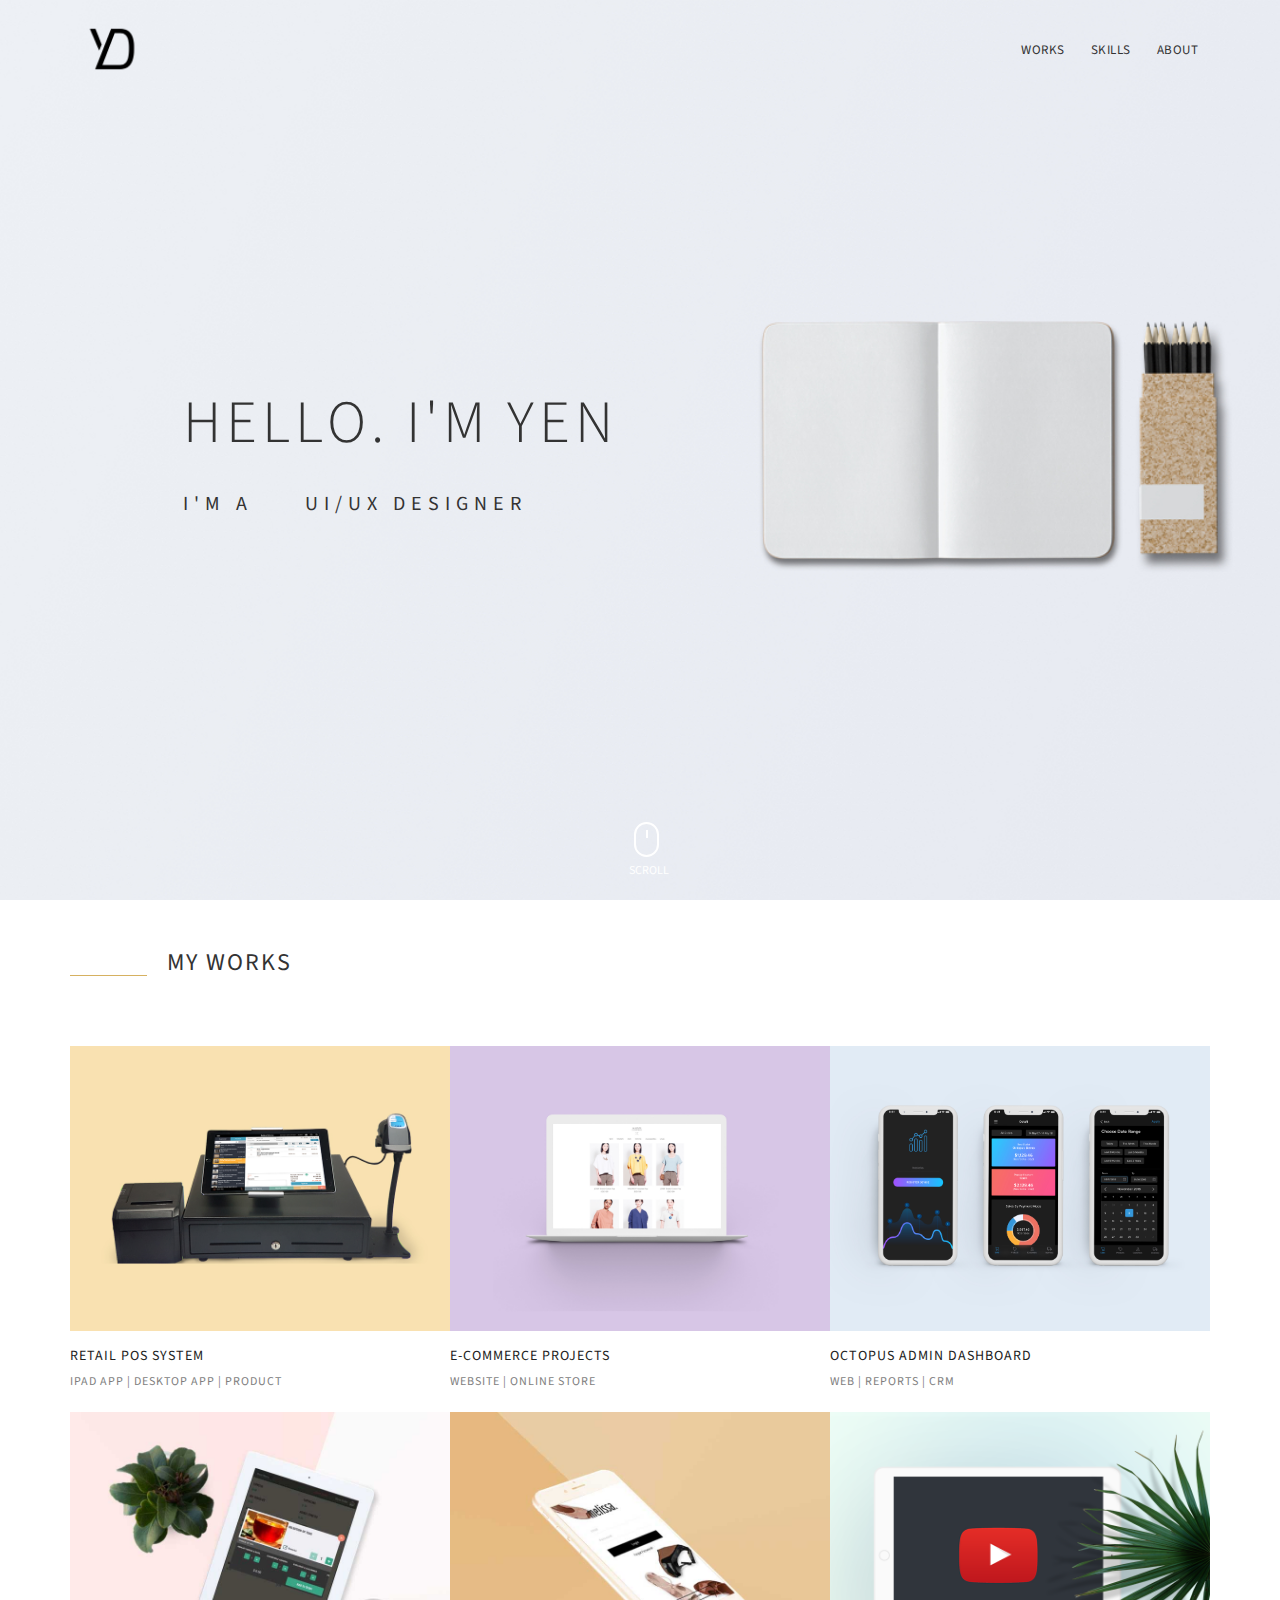
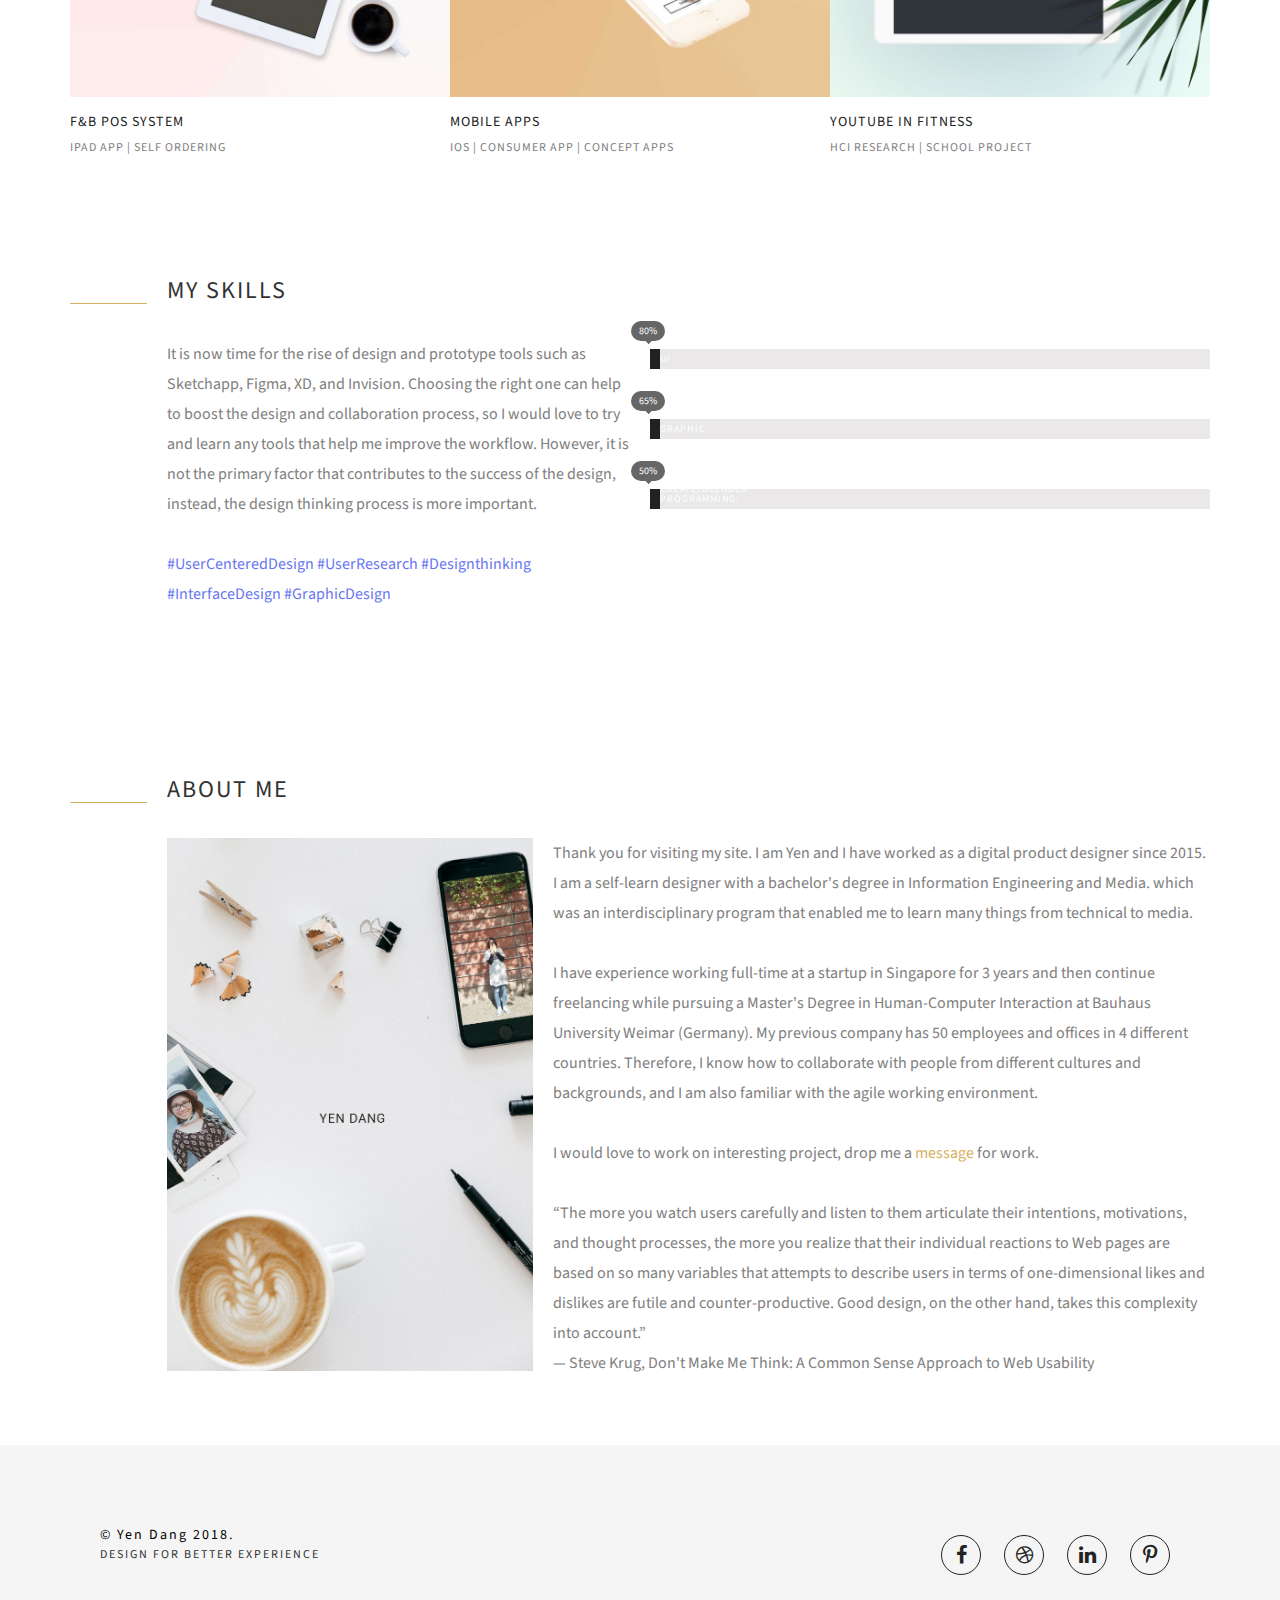
==== index.html @ 95c66225 "Init data" ====
<!DOCTYPE html>
<html>

<head>
    <meta charset="utf-8">
    <meta name="viewport" content="width=device-width, initial-scale=1.0, maximum-scale=1.0">
    <meta name="description" content="UI/UX designer">
    <meta name="author" content="Yen Dang">
    <!--favicon icon-->
    <link rel="icon" type="image/png" href="assets/img/favicon.png">
    <title>My Design Note</title>
    <!--common style-->
    <link href='http://fonts.googleapis.com/css?family=Abel|Source+Sans+Pro:400,300,300italic,400italic,600,600italic,700,700italic,900,900italic,200italic,200' rel='stylesheet' type='text/css'>
    <link href="https://maxcdn.bootstrapcdn.com/font-awesome/4.7.0/css/font-awesome.min.css" rel="stylesheet" integrity="sha384-wvfXpqpZZVQGK6TAh5PVlGOfQNHSoD2xbE+QkPxCAFlNEevoEH3Sl0sibVcOQVnN" crossorigin="anonymous">

    <!-- inject:css -->

    <link rel="stylesheet" href="assets/css/bootstrap.min.css">
    <link rel="stylesheet" href="assets/css/animate.css">
    <link rel="stylesheet" href="assets/css/elastic.css">
    <!-- just the icon -->
    <link rel="stylesheet" href="assets/css/linea-icon.css">
    <link rel="stylesheet" href="assets/css/magnific-popup.css">
    <link rel="stylesheet" href="assets/css/owl.carousel.css">
    <link rel="stylesheet" href="assets/css/owl.theme.css">
    <link rel="stylesheet" href="assets/css/font-awesome.min.css">
    <!-- style for skill bar -->
    <link rel="stylesheet" href="assets/css/shortcodes.css">
    <link rel="stylesheet" href="assets/css/style.css">
    <!-- change the text -->
    <link rel="stylesheet" href="assets/css/style_switching_text.css">
    <link rel="stylesheet" href="assets/css/default-theme.css">





</head>

<body>
    <!--  preloader start -->
    <div id="tb-preloader">
        <div class="tb-preloader-wave"></div>
    </div>
    <!-- preloader end -->
    <div class="wrapper">
        <!--header start-->
        <header id="top" class="l-header l-header_overlay">
            <div class="l-navbar l-navbar_expand l-navbar_t-light-trans js-navbar-sticky">
                <div class="container">
                    <nav class="menuzord js-primary-navigation" role="navigation" aria-label="Primary Navigation">
                        <!--logo start-->
                        <a href="#top" class="logo-brand smoothscroll" data-scroll>
                            <img class="retina" src="assets/img/logo.png" alt="Yen" style="height: 60px">
                        </a>
                        <!--logo end-->
                        <!--mega menu start-->
                        <ul class="menuzord-menu menuzord-right c-nav_s-standard">
                            <li ><a href="#works" class="smoothscroll" data-scroll>WORKS</a>
                            </li>
                            <li ><a href="#skills" class="smoothscroll" data-scroll>SKILLS</a>
                            </li>
                            <li><a href="#about" class="smoothscroll" data-scroll>ABOUT</a>
                            </li>

                        </ul>
                        <!--mega menu end-->
                    </nav>
                </div>
            </div>
        </header>
        <!--header end-->
        <!--hero section-->
        <div id="fullscreen-banner" class="full-banner vertical-align banner-06">
            <div class="container-mid">
                <div class="container">
                    <div class="row">
                        <div class="col-md-12 col-md-offset-1">
                            <div class="banner-title">
                                <h1 class="text-uppercase">Hello. I'm YEN</h1>
                                <br/>
                                <div class="text_switch_container">
                                  <h3 class="text_standing text-uppercase col-md-1 col-xs-1">
                                    I'm a
                                  </h3>

                                  <div class="text_switch_list col-md-11 col-xs-11">
                                    <h3 class="text_switch_item text-uppercase">UI/UX DESIGNER</h3>
                                    <h3 class="text_switch_item text-uppercase">PRODUCT DESIGNER</h3>
                                    <h3 class="text_switch_item text-uppercase">CREATIVE THINKER</h3>
                                    <h3 class="text_switch_item text-uppercase">PROBLEM SOLVERS</h3>
                                  </div>
                                </div>

                            </div>
                        </div>

                    </div>
                </div>
            </div>
            <!--scroll down-->
            <div class="banner-scroll">
                <a href="#works" class="smoothscroll" data-scroll>
                    <span class="scroll-down"></span>
                    scroll
                </a>
            </div>
            <!--scroll down-->
        </div>
        <!--hero section-->
        <!--body content start-->
        <section  class="body-content">

            <div class="container magazine-grid">

                <!-- start portfolio -->
                <div id="works" class="row">
                    <div class="col-md-12">
                        <div class="row" style="margin-top: 45px; margin-bottom: -15px">
                            <div class="col-md-1 col-xs-2">
                                <hr style="margin-top: 30px; border-top: 1px solid #d6b161">
                            </div>
                            <div class="col-md-11 col-xs-10">
                                <h3>MY WORKS</h3>
                            </div>
                        </div>
                        <div class="portfolio portfolio-with-title col-3 gutter- ">
                            <div class="portfolio-item cat1 cat3 ">
                                <div class="thumb">
                                    <img src="assets/img/c1.jpg" alt="">
                                    <div class="portfolio-hover">
                                        <div class="action-btn">
                                            <a href="works-retailpos.html"><i class="icon-basic_link"></i>
                                            </a>
                                        </div>
                                    </div>
                                </div>
                                <div class="portfolio-title">
                                    <h4><a href="works-retailpos.html" class="popup-link" title="lightbox view">RETAIL POS SYSTEM</h4>
                                    <p>iPad App | Desktop App | Product
                                    </p>
                                </div>
                            </div>
                            <div class="portfolio-item cat1 cat4">
                                <div class="thumb">
                                    <img src="assets/img/c2.jpg" alt="">
                                    <div class="portfolio-hover">
                                        <div class="action-btn">
                                            <a href="works-ecom.html"> <i class="icon-basic_link"></i>
                                            </a>
                                        </div>
                                    </div>
                                </div>
                                <div class="portfolio-title">
                                    <h4><a href="works-ecom.html">E-COMMERCE PROJECTS</a></h4>
                                    <p>Website | Online Store
                                    </p>
                                </div>
                            </div>
                            <div class="portfolio-item cat2 cat4">
                                <div class="thumb">
                                    <img src="assets/img/dashboard copy.jpg" alt="dashboard">
                                    <div class="portfolio-hover">
                                        <div class="action-btn">
                                            <a href="works-dashboard.html"> <i class="icon-basic_link"></i>
                                            </a>
                                        </div>
                                    </div>
                                </div>
                                <div class="portfolio-title">
                                    <h4><a href="works-dashboard.html">OCTOPUS ADMIN DASHBOARD</a></h4>
                                    <p>Web | Reports | CRM
                                    </p>
                                </div>
                            </div>


                            <div class="portfolio-item cat2 cat4">
                                <div class="thumb">
                                    <img src="assets/img/03.jpg" alt="">
                                    <div class="portfolio-hover">
                                        <div class="action-btn">
                                            <a href="works-foodpos.html"> <i class="icon-basic_link"></i>
                                            </a>
                                        </div>
                                    </div>
                                </div>
                                <div class="portfolio-title">
                                    <h4><a href="works-foodpos.html">F&B POS SYSTEM</a></h4>
                                    <p>iPad App | Self Ordering
                                    </p>
                                </div>
                            </div>
                            <div class="portfolio-item cat2 cat4">
                                <div class="thumb">
                                    <img src="assets/img/05.jpg" alt="">
                                    <div class="portfolio-hover">
                                        <div class="action-btn">
                                            <a href="works-mobile apps.html"> <i class="icon-basic_link"></i>
                                            </a>
                                        </div>
                                    </div>
                                </div>
                                <div class="portfolio-title">
                                    <h4><a href="portfolio-single.html">MOBILE APPS</a></h4>
                                    <p> IOS | CONSUMER APP | CONCEPT APPS
                                    </p>
                                </div>
                            </div>
                            <div class="portfolio-item cat3 ">
                                <div class="thumb">
                                    <img src="assets/img/youtube_research.png" alt="">
                                    <div class="portfolio-hover">
                                        <div class="action-btn">
                                            <a href="projects-fitness.html"> <i class="icon-basic_link"></i>
                                            </a>
                                        </div>
                                    </div>
                                </div>
                                <div class="portfolio-title">
                                    <h4><a href="projects-fitness.html">Youtube in Fitness</a></h4>
                                    <p>HCI RESEARCH | SCHOOL PROJECT  </p>
                                </div>
                            </div>

                        </div>
                    </div>
                </div>
                <!-- end portfolio -->

                <!-- My skills -->
                <div class="row" id="skills" style="margin-top: 45px;">
                    <div class="col-md-1 col-xs-2">
                        <hr style="margin-top: 30px; border-top: 1px solid #d6b161">
                    </div>
                    <div class="col-md-11 col-xs-10">
                        <h3>MY SKILLS</h3>
                    </div>
                </div>
                <div class="row m-bot-80">
                    <div class="col-md-5 col-md-offset-1">
                        <div class="">

                            <p>
                            It is now time for the rise of design and prototype tools such as Sketchapp, Figma, XD, and Invision. Choosing the right one can help to boost the design and collaboration process, so I would love to try and learn any tools that help me improve the workflow. However, it is not the primary factor that contributes to the success of the design, instead, the design thinking process is more important.
                              </p>

                        </div>
                        <div class="">
                          <p style="color: #6777F0">#UserCenteredDesign #UserResearch #Designthinking #InterfaceDesign #GraphicDesign</p>
                        </div>
                    </div>
                    <div class="col-md-6">
                        <!-- progress bar start -->
                        <div class="progress massive-progress">
                            <div class="progress-bar" role="progressbar" aria-valuenow="80" aria-valuemin="0" aria-valuemax="100">
                                UI design: Sketch/XD/Figma <span>80%</span>
                            </div>
                        </div>
                        <!-- progress bar end -->
                        <!-- progress bar start -->
                        <div class="progress massive-progress">
                            <div class="progress-bar" role="progressbar" aria-valuenow="65" aria-valuemin="0" aria-valuemax="100">
                                Graphic design: Photoshop/Illustrator/Pro Create/Blender   <span>65%</span>
                            </div>
                        </div>
                        <!-- progress bar end -->
                        <!-- progress bar start -->
                        <div class="progress massive-progress">
                            <div class="progress-bar" role="progressbar" aria-valuenow="50" aria-valuemin="0" aria-valuemax="100">
                                Programming: html/css/java <span>50% </span>
                            </div>
                        </div>

                        <!-- progress bar end -->

                    </div>
                </div>
                <!-- start about me  -->
                <div class="row" id="about" style="margin-top: 45px; margin-bottom: -15px">
                    <div class="col-md-1 col-xs-2">
                        <hr style="margin-top: 30px; border-top: 1px solid #d6b161">
                    </div>
                    <div class="col-md-11 col-xs-10">
                        <h3>ABOUT ME</h3>
                    </div>
                </div>
                <div class="row m-bot-30">
                    <div class="post-single">
                        <div class="col-md-4 col-md-offset-1">
                                <img src="assets/img/about-me.png" alt="" width="100%">

                        </div>
                        <div class="col-md-7">
                            <div class="">
                                <p>Thank you for visiting my site. I am Yen and I have worked as a digital product designer since 2015. I am a self-learn designer with a bachelor's degree in Information Engineering and Media.  which was an interdisciplinary program that enabled me to learn many things from technical to media.
                                </p>
                                <p>I have experience working full-time at a startup in Singapore for 3 years and then continue freelancing while pursuing a Master's Degree in Human-Computer Interaction at Bauhaus University Weimar (Germany). My previous company has 50 employees and offices in 4 different countries. Therefore, I know how to collaborate with people from different cultures and backgrounds, and I am also familiar with the agile working environment.</p>
                                <p>I would love to work on interesting project, drop me a <a href="https://www.linkedin.com/in/yendang-designer/">message</a> for work.</p>
                                <p>“The more you watch users carefully and listen to them articulate their intentions, motivations, and thought processes, the more you realize that their individual reactions to Web pages are based on so many variables that attempts to describe users in terms of one-dimensional likes and dislikes are futile and counter-productive. Good design, on the other hand, takes this complexity into account.” <br>
                                  ― Steve Krug, Don't Make Me Think: A Common Sense Approach to Web Usability</p>
                            </div>
                        </div>
                    </div>
                </div>
                <!-- end about me -->

        </section>
        <!--body content end-->

        <!--footer start -->
        <footer id="footer" class="gray footer-3">
            <div class="container ">
              <div class="col-md-6 col-md-push-6 col-xs-12">
                  <div class="social-link pull-right circle ">
                      <a href="https://www.facebook.com/yen.hoang.92167" target="_blank"><i class="fa fa-facebook"></i></a>
                      <a href="https://dribbble.com/yendang" target="_blank"><i class="fa fa-dribbble"></i></a>
                      <a href="https://www.linkedin.com/in/dang-yen-402babab/" target="_blank"><i class="fa fa-linkedin"></i></a>
                      <a href="https://www.pinterest.com/yenad/" target="_blank"><i class="fa fa-pinterest-p"></i></a>
                     <!--  <a href="#"><i class="fa fa-behance"></i></a> -->
                  </div>
              </div>
                <div class="col-md-6 col-md-pull-6 col-xs-12 mobile-align">
                    <div class="copyright">
                        &copy; Yen Dang 2018.
                    </div>
                    <div class="copyright-sub-title text-uppercase">
                        design for better experience
                    </div>
                </div>



            </div>
        </footer>
        <!--footer end-->
    </div>
    <!-- inject:js -->
    <script src="assets/js/jquery-1.10.2.min.js"></script>
    <script src="assets/js/jquery.easing.1.3.js"></script>
    <script src="assets/js/imagesloaded.js"></script>
    <script src="assets/js/jquery.isotope.js"></script>
    <script src="assets/js/scripts.js"></script>
    <!-- top menu -->
    <script src="assets/js/menuzord.js"></script>
    <!-- sticky navigation -->
    <script src="assets/js/jquery.sticky.min.js"></script>
    <!-- smooth scrolling -->
    <script src="assets/js/smooth.js"></script>
    <!-- skill sliding -->
    <script src="assets/js/visible.js"></script>
    <!-- endinject -->
</body>

</html>
---- assets/css/elastic.css ----
.ei-slider{
    position: relative;
    width: 100%;
    max-width: 1920px;
    height: 500px;
    margin: 0 auto;
}
.ei-slider-loading{
    width: 100%;
    height: 100%;
    position: absolute;
    top: 0px;
    left: 0px;
    z-index:999;
    background: rgba(0,0,0,0.9);
    color: #fff;
    text-align: center;
    line-height: 400px;
}
.ei-slider-large{
    height: 100%;
    width: 100%;
    position:relative;
    overflow: hidden;
    margin-bottom: 0;
    list-style: none;
}
.ei-slider-large li{
    position: absolute;
    top: 0px;
    left: 0px;
    overflow: hidden;
    height: 100%;
    width: 100%;
}
.ei-slider-large li img{
    width: 100%;
}
.ei-title{
    position: absolute;
    right: auto;
    top: 35%;
    /*max-width: 500px;*/
    left: 50%;
    text-align: center;
    margin-left: -250px;
}

.ei-title h2,
.ei-title h2.dark-txt {
    font-size: 60px;
    margin-bottom: 0;
    font-family: 'Source Sans Pro', sans-serif;
    font-weight: 300;
    letter-spacing: normal;
}

.ei-title h2, .ei-title h3,
.ei-title p{
    color: #fff;
}

.ei-title p{
    font-size: 18px;
}

.ei-title h2.dark-txt, .ei-title h3.dark-txt,
.ei-title p.dark-txt{
    color: #222;
}

.ei-slider-thumbs{
    height: 10px;
    margin: 0 auto;
    position: relative;
    padding: 0;
    margin-top: -10px;
    z-index: 12;
    list-style: none;
}
.ei-slider-thumbs li{
    position: relative;
    float: left;
    height: 100%;
    padding: 0 2px;
}
.ei-slider-thumbs li.ei-slider-element {
    top: 0px;
    left: 0px;
    position: absolute;
    height: 100%;
    z-index: 10;
    text-indent: -9000px;
    background: rgba(0,0,0,0.9);

}
.ei-slider-thumbs li a{
    display: block;
    text-indent: -9000px;
    background: rgba(0,0,0,.3);
    width: 100%;
    height: 100%;
    cursor: pointer;
    -webkit-transition: background 0.2s ease;
    -moz-transition: background 0.2s ease;
    -o-transition: background 0.2s ease;
    -ms-transition: background 0.2s ease;
    transition: background 0.2s ease;
}
.ei-slider-thumbs li a:hover {
    background-color: rgba(255,255,255,.2);
}
.ei-slider-thumbs li img{
    position: absolute;
    bottom: 50px;
    opacity: 0;
    z-index: 999;
    max-width: 100%;
    -webkit-transition: all 0.4s ease;
    -moz-transition: all 0.4s ease;
    -o-transition: all 0.4s ease;
    -ms-transition: all 0.4s ease;
    transition: all 0.4s ease;
    /*-webkit-box-reflect:*/
    /*below 0px -webkit-gradient(*/
            /*linear,*/
            /*left top,*/
            /*left bottom,*/
            /*from(transparent),*/
            /*color-stop(50%, transparent),*/
            /*to(rgba(255,255,255,0.3))*/
    /*);*/

    -ms-filter: "progid:DXImageTransform.Microsoft.Alpha(Opacity=0)";
}
.ei-slider-thumbs li:hover img{
    opacity: 1;
    bottom: 13px;
    -ms-filter: "progid:DXImageTransform.Microsoft.Alpha(Opacity=100)";
}
@media screen and (max-width: 830px) {
    .ei-title{
        position: absolute;
        right: 0px;
        margin-right: 0px;
        width: 100%;
        text-align: center;
        top: auto;
        bottom: 10px;
        /*background: #fff;*/
        /*background: rgba(255,255,255,0.9);*/
        padding: 5px 0;
    }
    .ei-title h2, .ei-title h3, .ei-title p{
        text-align: center;
    }
    .ei-title h2{
        font-size: 20px;
        line-height: 24px;
    }
    .ei-title h3{
        font-size: 30px;
        line-height: 40px;
    }

}
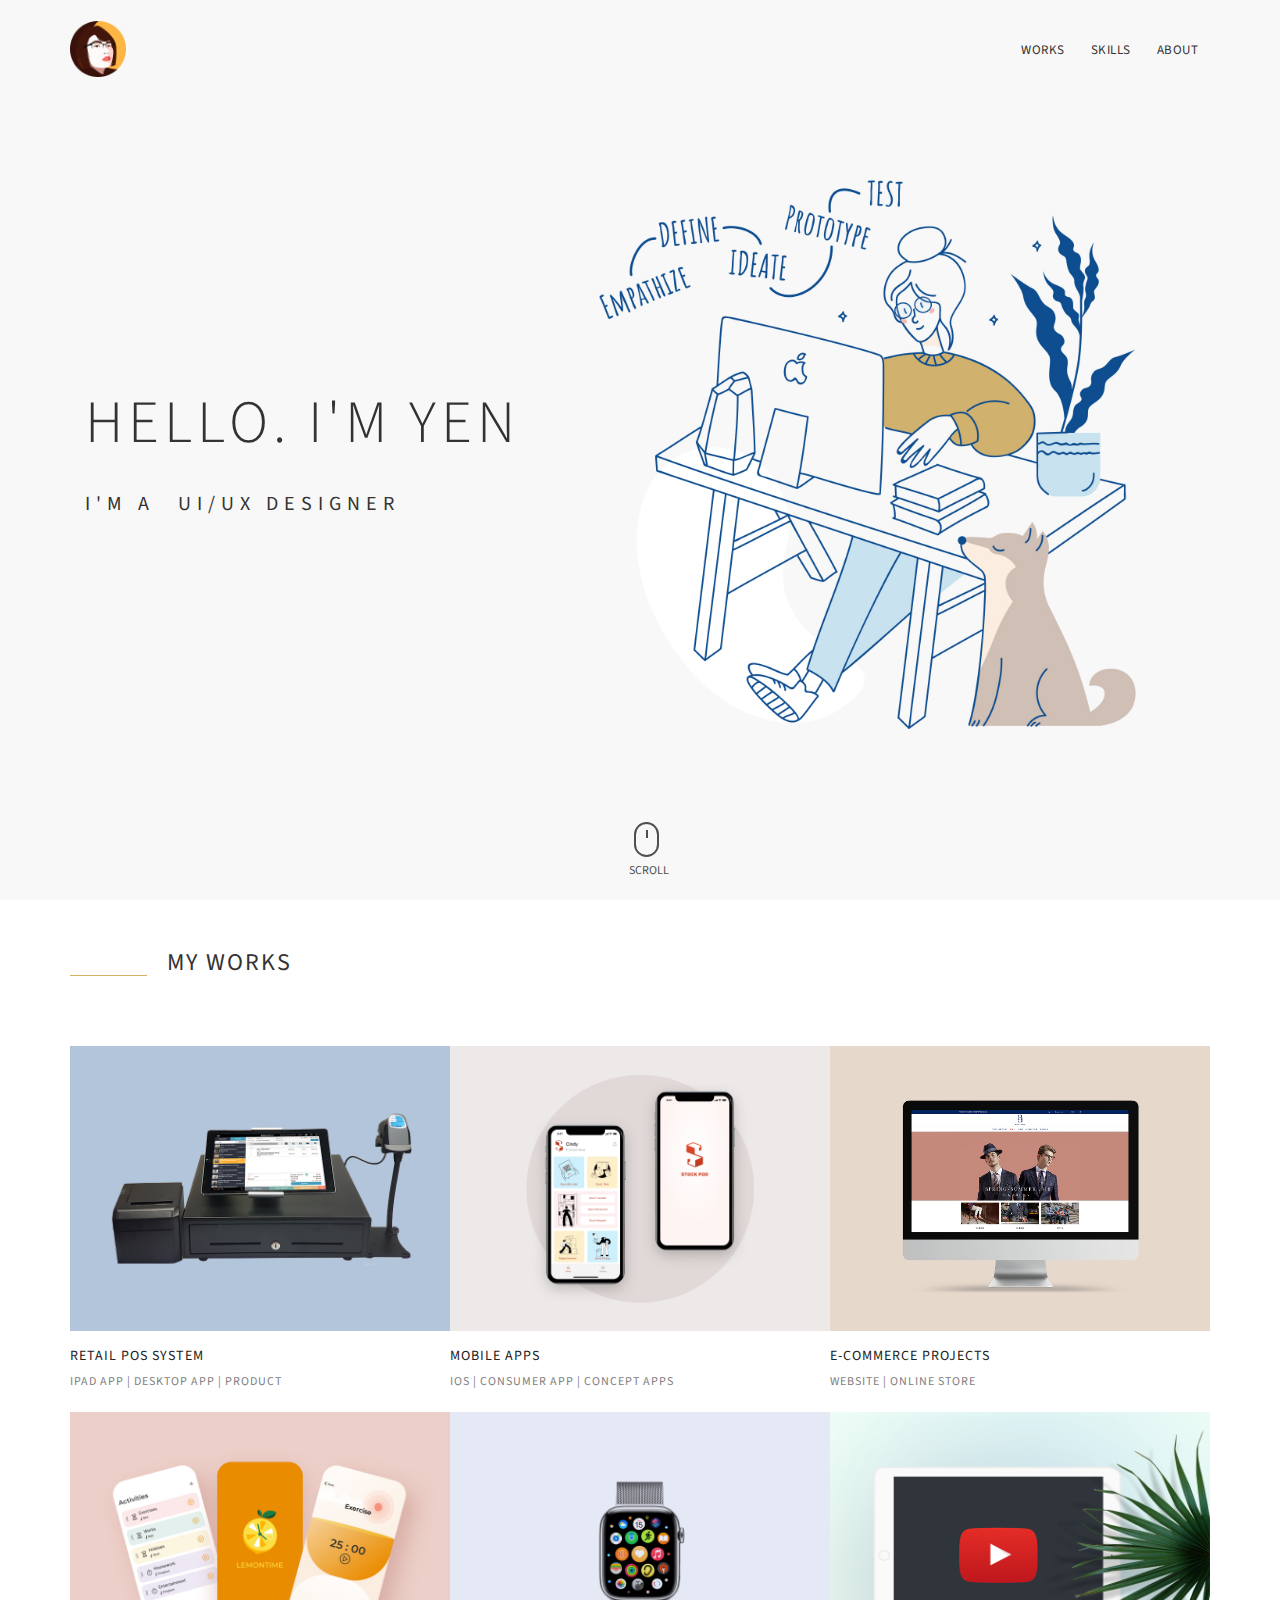
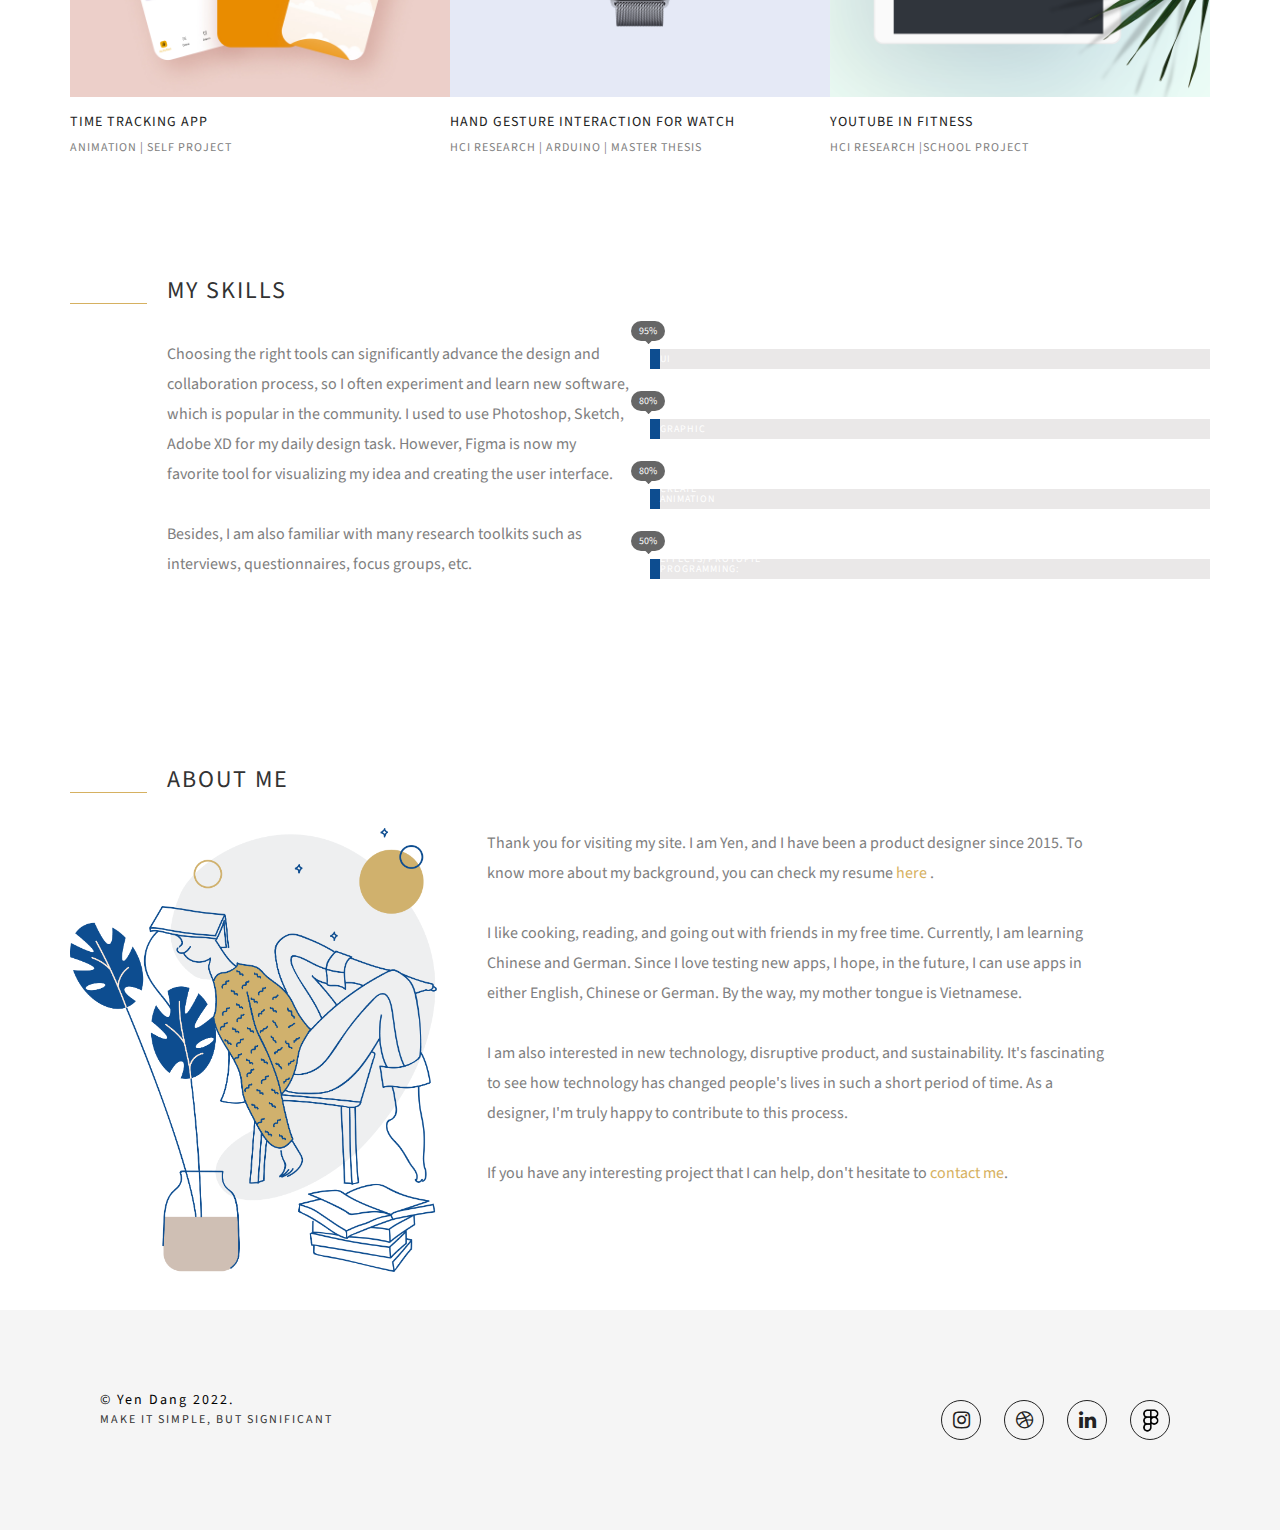
==== commit 6cb14041: "update" ====
--- a/index.html
+++ b/index.html
@@ -75,7 +75,7 @@
             <div class="container-mid">
                 <div class="container">
                     <div class="row">
-                        <div class="col-md-12 col-md-offset-1">
+                        <div class="col-md-12">
                             <div class="banner-title">
                                 <h1 class="text-uppercase">Hello. I'm YEN</h1>
                                 <br/>
@@ -126,34 +126,114 @@
                         </div>
                         <div class="portfolio portfolio-with-title col-3 gutter- ">
                             <div class="portfolio-item cat1 cat3 ">
-                                <div class="thumb">
-                                    <img src="assets/img/c1.jpg" alt="">
-                                    <div class="portfolio-hover">
-                                        <div class="action-btn">
-                                            <a href="works-retailpos.html"><i class="icon-basic_link"></i>
-                                            </a>
-                                        </div>
-                                    </div>
-                                </div>
-                                <div class="portfolio-title">
-                                    <h4><a href="works-retailpos.html" class="popup-link" title="lightbox view">RETAIL POS SYSTEM</h4>
-                                    <p>iPad App | Desktop App | Product
-                                    </p>
-                                </div>
-                            </div>
+                              <div class="thumb">
+                                  <img src="assets/img/c1.png" alt="">
+                                  <div class="portfolio-hover">
+                                      <div class="action-btn">
+                                          <a href="works-retailpos.html"><i class="icon-basic_link"></i>
+                                          </a>
+                                      </div>
+                                  </div>
+                              </div>
+                              <div class="portfolio-title">
+                                  <h4><a href="works-retailpos.html" class="popup-link" title="lightbox view">RETAIL POS SYSTEM</h4>
+                                  <p>iPad App | Desktop App | Product
+                                  </p>
+                              </div>
+                          </div>
+                            <div class="portfolio-item cat2 cat4">
+                              <div class="thumb">
+                                  <img src="assets/img/mobile app.png" alt="">
+                                  <div class="portfolio-hover">
+                                      <div class="action-btn">
+                                          <a href="works-mobile apps.html"> <i class="icon-basic_link"></i>
+                                          </a>
+                                      </div>
+                                  </div>
+                              </div>
+                              <div class="portfolio-title">
+                                  <h4><a href="portfolio-single.html">MOBILE APPS</a></h4>
+                                  <p> IOS | CONSUMER APP | CONCEPT APPS
+                                  </p>
+                              </div>
+                          </div>
                             <div class="portfolio-item cat1 cat4">
-                                <div class="thumb">
-                                    <img src="assets/img/c2.jpg" alt="">
-                                    <div class="portfolio-hover">
-                                        <div class="action-btn">
-                                            <a href="works-ecom.html"> <i class="icon-basic_link"></i>
-                                            </a>
-                                        </div>
-                                    </div>
-                                </div>
-                                <div class="portfolio-title">
-                                    <h4><a href="works-ecom.html">E-COMMERCE PROJECTS</a></h4>
-                                    <p>Website | Online Store
+                              <div class="thumb">
+                                  <img src="assets/img/e-commerce_web.jpg" alt="">
+                                  <div class="portfolio-hover">
+                                      <div class="action-btn">
+                                          <a href="works-ecom.html"> <i class="icon-basic_link"></i>
+                                          </a>
+                                      </div>
+                                  </div>
+                              </div>
+                              <div class="portfolio-title">
+                                  <h4><a href="works-ecom.html">E-COMMERCE PROJECTS</a></h4>
+                                  <p>Website | Online Store
+                                  </p>
+                              </div>
+                          </div>
+
+
+
+                            <div class="portfolio-item cat3 ">
+                                <div class="thumb">
+                                    <img src="assets/img/lemontime.jpg" alt="">
+                                    <div class="portfolio-hover">
+                                        <div class="action-btn">
+                                            <a href="works-lemontime.html"> <i class="icon-basic_link"></i>
+                                            </a>
+                                        </div>
+                                    </div>
+                                </div>
+                                <div class="portfolio-title">
+                                    <h4><a href="works-lemontime.html">Time Tracking App</a></h4>
+                                    <p>ANIMATION | SELF PROJECT  </p>
+                                </div>
+                            </div>
+                            <div class="portfolio-item cat3 ">
+                                <div class="thumb">
+                                    <img src="assets/img/thesis.png" alt="">
+                                    <div class="portfolio-hover">
+                                        <div class="action-btn">
+                                            <a href="thesis.html"> <i class="icon-basic_link"></i>
+                                            </a>
+                                        </div>
+                                    </div>
+                                </div>
+                                <div class="portfolio-title">
+                                    <h4><a href="thesis.html">Hand Gesture Interaction For Watch</a></h4>
+                                    <p>HCI RESEARCH | ARDUINO | MASTER THESIS  </p>
+                                </div>
+                            </div>
+                            <div class="portfolio-item cat3 ">
+                                <div class="thumb">
+                                    <img src="assets/img/youtube_research.png" alt="">
+                                    <div class="portfolio-hover">
+                                        <div class="action-btn">
+                                            <a href="projects-fitness.html"> <i class="icon-basic_link"></i>
+                                            </a>
+                                        </div>
+                                    </div>
+                                </div>
+                                <div class="portfolio-title">
+                                    <h4><a href="projects-fitness.html">Youtube in Fitness</a></h4>
+                                    <p>HCI RESEARCH  |SCHOOL PROJECT  </p>
+                                </div>
+                            </div>
+                            <!-- <div class="portfolio-item cat2 cat4">
+                                <div class="thumb">
+                                    <img src="assets/img/03.jpg" alt="">
+                                    <div class="portfolio-hover">
+                                        <div class="action-btn">
+                                            <a href="works-foodpos.html"> <i class="icon-basic_link"></i>
+                                            </a>
+                                        </div>
+                                    </div>
+                                </div>
+                                <div class="portfolio-title">
+                                    <h4><a href="works-foodpos.html">F&B POS SYSTEM</a></h4>
+                                    <p>iPad App | Self Ordering
                                     </p>
                                 </div>
                             </div>
@@ -172,56 +252,8 @@
                                     <p>Web | Reports | CRM
                                     </p>
                                 </div>
-                            </div>
-
-
-                            <div class="portfolio-item cat2 cat4">
-                                <div class="thumb">
-                                    <img src="assets/img/03.jpg" alt="">
-                                    <div class="portfolio-hover">
-                                        <div class="action-btn">
-                                            <a href="works-foodpos.html"> <i class="icon-basic_link"></i>
-                                            </a>
-                                        </div>
-                                    </div>
-                                </div>
-                                <div class="portfolio-title">
-                                    <h4><a href="works-foodpos.html">F&B POS SYSTEM</a></h4>
-                                    <p>iPad App | Self Ordering
-                                    </p>
-                                </div>
-                            </div>
-                            <div class="portfolio-item cat2 cat4">
-                                <div class="thumb">
-                                    <img src="assets/img/05.jpg" alt="">
-                                    <div class="portfolio-hover">
-                                        <div class="action-btn">
-                                            <a href="works-mobile apps.html"> <i class="icon-basic_link"></i>
-                                            </a>
-                                        </div>
-                                    </div>
-                                </div>
-                                <div class="portfolio-title">
-                                    <h4><a href="portfolio-single.html">MOBILE APPS</a></h4>
-                                    <p> IOS | CONSUMER APP | CONCEPT APPS
-                                    </p>
-                                </div>
-                            </div>
-                            <div class="portfolio-item cat3 ">
-                                <div class="thumb">
-                                    <img src="assets/img/youtube_research.png" alt="">
-                                    <div class="portfolio-hover">
-                                        <div class="action-btn">
-                                            <a href="projects-fitness.html"> <i class="icon-basic_link"></i>
-                                            </a>
-                                        </div>
-                                    </div>
-                                </div>
-                                <div class="portfolio-title">
-                                    <h4><a href="projects-fitness.html">Youtube in Fitness</a></h4>
-                                    <p>HCI RESEARCH | SCHOOL PROJECT  </p>
-                                </div>
-                            </div>
+                            </div> -->
+
 
                         </div>
                     </div>
@@ -242,33 +274,41 @@
                         <div class="">
 
                             <p>
-                            It is now time for the rise of design and prototype tools such as Sketchapp, Figma, XD, and Invision. Choosing the right one can help to boost the design and collaboration process, so I would love to try and learn any tools that help me improve the workflow. However, it is not the primary factor that contributes to the success of the design, instead, the design thinking process is more important.
-                              </p>
-
-                        </div>
-                        <div class="">
-                          <p style="color: #6777F0">#UserCenteredDesign #UserResearch #Designthinking #InterfaceDesign #GraphicDesign</p>
-                        </div>
+                            Choosing the right tools can significantly advance the design and collaboration process, so I often experiment and learn new software, which is popular in the community. I used to use Photoshop, Sketch, Adobe XD for my daily design task. However, Figma is now my favorite tool for visualizing my idea and creating the user interface.
+                            </p>
+                            <p>
+                              Besides, I am also familiar with many research toolkits such as interviews, questionnaires, focus groups, etc.
+                            </p>
+
+                        </div>
+
                     </div>
                     <div class="col-md-6">
                         <!-- progress bar start -->
                         <div class="progress massive-progress">
-                            <div class="progress-bar" role="progressbar" aria-valuenow="80" aria-valuemin="0" aria-valuemax="100">
-                                UI design: Sketch/XD/Figma <span>80%</span>
+                            <div class="progress-bar" role="progressbar" aria-valuenow="95" aria-valuemin="0" aria-valuemax="100">
+                                UI design: Sketch/XD/Figma <span>95%</span>
                             </div>
                         </div>
                         <!-- progress bar end -->
                         <!-- progress bar start -->
                         <div class="progress massive-progress">
-                            <div class="progress-bar" role="progressbar" aria-valuenow="65" aria-valuemin="0" aria-valuemax="100">
-                                Graphic design: Photoshop/Illustrator/Pro Create/Blender   <span>65%</span>
+                            <div class="progress-bar" role="progressbar" aria-valuenow="80" aria-valuemin="0" aria-valuemax="100">
+                                Graphic design: Photoshop/Illustrator/Pro Create   <span>80%</span>
+                            </div>
+                        </div>
+                        <!-- progress bar end -->
+                        <!-- progress bar start -->
+                        <div class="progress massive-progress">
+                            <div class="progress-bar" role="progressbar" aria-valuenow="60" aria-valuemin="0" aria-valuemax="100">
+                                Animation Prototype: After effects/Protopie   <span>80%</span>
                             </div>
                         </div>
                         <!-- progress bar end -->
                         <!-- progress bar start -->
                         <div class="progress massive-progress">
                             <div class="progress-bar" role="progressbar" aria-valuenow="50" aria-valuemin="0" aria-valuemax="100">
-                                Programming: html/css/java <span>50% </span>
+                                Programming: html/css <span>50% </span>
                             </div>
                         </div>
 
@@ -287,18 +327,21 @@
                 </div>
                 <div class="row m-bot-30">
                     <div class="post-single">
-                        <div class="col-md-4 col-md-offset-1">
+                        <div class="col-md-4 ">
                                 <img src="assets/img/about-me.png" alt="" width="100%">
 
                         </div>
                         <div class="col-md-7">
-                            <div class="">
-                                <p>Thank you for visiting my site. I am Yen and I have worked as a digital product designer since 2015. I am a self-learn designer with a bachelor's degree in Information Engineering and Media.  which was an interdisciplinary program that enabled me to learn many things from technical to media.
+                            <div style="padding-left: 30px">
+                                <p>Thank you for visiting my site. I am Yen, and I have been a product designer since 2015. To know more about my background, you can check my resume <a href="https://www.dropbox.com/s/7htqlwddbsz3rmd/resume_2022.pdf?dl=0">here</a> .
+
                                 </p>
-                                <p>I have experience working full-time at a startup in Singapore for 3 years and then continue freelancing while pursuing a Master's Degree in Human-Computer Interaction at Bauhaus University Weimar (Germany). My previous company has 50 employees and offices in 4 different countries. Therefore, I know how to collaborate with people from different cultures and backgrounds, and I am also familiar with the agile working environment.</p>
-                                <p>I would love to work on interesting project, drop me a <a href="https://www.linkedin.com/in/yendang-designer/">message</a> for work.</p>
-                                <p>“The more you watch users carefully and listen to them articulate their intentions, motivations, and thought processes, the more you realize that their individual reactions to Web pages are based on so many variables that attempts to describe users in terms of one-dimensional likes and dislikes are futile and counter-productive. Good design, on the other hand, takes this complexity into account.” <br>
-                                  ― Steve Krug, Don't Make Me Think: A Common Sense Approach to Web Usability</p>
+                                <p>I like cooking, reading, and going out with friends in my free time. Currently, I am learning Chinese and German. Since I love testing new apps, I hope, in the future, I can use apps in either English, Chinese or German. By the way, my mother tongue is Vietnamese. </p>
+                                <p>
+                                I am also interested in new technology, disruptive product, and sustainability. It's fascinating to see how technology has changed people's lives in such a short period of time. As a designer, I'm truly happy to contribute to this process. </p>
+                                <p>If you have any interesting project that I can help, don't hesitate to <a href="https://www.linkedin.com/in/yendang-designer/">contact me</a>. </p>
+                                <!-- <p>“The more you watch users carefully and listen to them articulate their intentions, motivations, and thought processes, the more you realize that their individual reactions to Web pages are based on so many variables that attempts to describe users in terms of one-dimensional likes and dislikes are futile and counter-productive. Good design, on the other hand, takes this complexity into account.” <br>
+                                  ― Steve Krug, Don't Make Me Think: A Common Sense Approach to Web Usability</p> -->
                             </div>
                         </div>
                     </div>
@@ -313,19 +356,20 @@
             <div class="container ">
               <div class="col-md-6 col-md-push-6 col-xs-12">
                   <div class="social-link pull-right circle ">
-                      <a href="https://www.facebook.com/yen.hoang.92167" target="_blank"><i class="fa fa-facebook"></i></a>
+                      <a href="https://www.instagram.com/mydesignnote/" target="_blank"><i class="fa fa-instagram"></i></a>
                       <a href="https://dribbble.com/yendang" target="_blank"><i class="fa fa-dribbble"></i></a>
                       <a href="https://www.linkedin.com/in/dang-yen-402babab/" target="_blank"><i class="fa fa-linkedin"></i></a>
-                      <a href="https://www.pinterest.com/yenad/" target="_blank"><i class="fa fa-pinterest-p"></i></a>
+                      <a href="https://www.figma.com/@mydesignnote" target="_blank"> <img style="width: 40px" src="assets/img/figma_logo.png" alt="">  </a>
+                      <!-- <a href="https://www.pinterest.com/yenad/" target="_blank"><i class="fa fa-pinterest-p"></i></a> -->
                      <!--  <a href="#"><i class="fa fa-behance"></i></a> -->
                   </div>
               </div>
                 <div class="col-md-6 col-md-pull-6 col-xs-12 mobile-align">
                     <div class="copyright">
-                        &copy; Yen Dang 2018.
+                        &copy; Yen Dang 2022.
                     </div>
                     <div class="copyright-sub-title text-uppercase">
-                        design for better experience
+                        MAKE IT SIMPLE, BUT SIGNIFICANT
                     </div>
                 </div>
 
--- a/assets/css/shortcodes.css
+++ b/assets/css/shortcodes.css
@@ -44,7 +44,7 @@
 }
 
 .page-title .breadcrumb.box {
-    margin-top: -20px; 
+    margin-top: -20px;
     padding: 15px;
     background: rgba(0, 0, 0, .5);
 }
@@ -86,7 +86,7 @@
 -----------------------------------------------------------------*/
 .page-title.no-bg {
     border-top: 1px solid #f5f5f5;
-    border-bottom: 1px solid #f5f5f5; 
+    border-bottom: 1px solid #f5f5f5;
     background: none;
 }
 
@@ -94,7 +94,7 @@
 	 background page title
 -----------------------------------------------------------------*/
 .page-title.background-title {
-    height: auto; 
+    height: auto;
     padding: 200px 0;
     background-image: url(../img/parallax/1.jpg);
     /*background-attachment: fixed;*/
@@ -107,7 +107,7 @@
 	 big background page title
 -----------------------------------------------------------------*/
 .page-title.banner-background {
-    height: 630px; 
+    height: 630px;
     padding: 200px 0;
     background-image: url(../img/about/02.jpg);
     /*background-attachment: fixed;*/
@@ -120,7 +120,7 @@
 	 parallax page title
 -----------------------------------------------------------------*/
 .page-title.parallax-title {
-    height: auto; 
+    height: auto;
     padding: 200px 0;
     background-image: url(../img/parallax/2.jpg);
     background-repeat: no-repeat;
@@ -133,7 +133,7 @@
 	 pattern page title
 -----------------------------------------------------------------*/
 .page-title.pattern-title {
-    height: auto; 
+    height: auto;
     background-image: url(../img/pattern.png);
     background-repeat: repeat;
 }
@@ -168,7 +168,7 @@
 }
 
 .page-title.page-title-right .breadcrumb {
-    right: auto; 
+    right: auto;
     left: 30px;
 }
 
@@ -194,14 +194,14 @@
 }
 
 .featured-item.border-box {
-    margin-bottom: -1px; 
+    margin-bottom: -1px;
     margin-left: -1px;
     padding: 50px;
     border: 1px solid #f2f2f2;
 }
 
 .featured-item.border-box:hover {
-    color: #7e7e7e; 
+    color: #7e7e7e;
     border: 1px solid transparent;
     background: #222;
 }
@@ -221,7 +221,7 @@
 }
 
 .feature-box-grid {
-    padding-right: 15px; 
+    padding-right: 15px;
     padding-left: 15px;
 }
 
@@ -273,7 +273,7 @@
 .feature-box-grid .col-xs-7,
 .feature-box-grid .col-xs-8,
 .feature-box-grid .col-xs-9 {
-    padding-right: 0; 
+    padding-right: 0;
     padding-left: 0;
 }
 
@@ -282,7 +282,7 @@
 -----------------------------------------------------------------*/
 .feature-parallax {
     background-image: url("../img/parallax/2.jpg");
-    background-repeat: no-repeat; 
+    background-repeat: no-repeat;
     background-attachment: fixed;
     background-size: cover;
 }
@@ -298,7 +298,7 @@
 }
 
 .featured-item .bottom-border i {
-    display: inline-block; 
+    display: inline-block;
     padding-bottom: 30px;
     border-bottom: 2px solid;
 }
@@ -314,7 +314,7 @@
 .featured-item.feature-outline .icon {
     position: absolute;
     top: 0;
-    left: 0; 
+    left: 0;
     display: block;
 }
 
@@ -343,7 +343,7 @@
     text-align: center;
     border-radius: 4px;
     background: #222;
-    box-shadow: 0 0 0 10px #fff; 
+    box-shadow: 0 0 0 10px #fff;
     line-height: 60px;
 }
 
@@ -354,7 +354,7 @@
 }
 
 .feature-border-box .title {
-    display: inline-block; 
+    display: inline-block;
     margin-top: 30px;
 }
 
@@ -363,7 +363,7 @@
 -----------------------------------------------------------------*/
 .feature-bg-box {
     position: relative;
-    margin-bottom: 100px; 
+    margin-bottom: 100px;
     padding: 30px;
     border-radius: 4px;
 }
@@ -388,7 +388,7 @@
     text-align: center;
     border-radius: 50%;
     background: #fff;
-    box-shadow: 0 0 0 5px #f6f6f6; 
+    box-shadow: 0 0 0 5px #f6f6f6;
     line-height: 80px;
 }
 
@@ -399,7 +399,7 @@
 }
 
 .feature-bg-box .title {
-    display: inline-block; 
+    display: inline-block;
     margin-top: 40px;
 }
 
@@ -415,7 +415,7 @@
 }
 
 .featured-box .one-third .featured-item {
-    min-height: 360px; 
+    min-height: 360px;
     padding: 15% 20%;
 }
 
@@ -456,7 +456,7 @@
 .featured-item.feature-outline.right .icon {
     position: absolute;
     top: 0;
-    right: 0; 
+    right: 0;
     display: block;
 }
 
@@ -465,7 +465,7 @@
 -------------------------------------------------------------------*/
 .accordion > dt {
     margin-bottom: 10px;
-    letter-spacing: .2em; 
+    letter-spacing: .2em;
     text-transform: uppercase;
     font-size: 14px;
     font-weight: 400;
@@ -481,7 +481,7 @@
     padding: 14px 20px;
     text-decoration: none;
     /*font-family: 'Abel', sans-serif;*/
-    letter-spacing: 2px; 
+    letter-spacing: 2px;
     color: #222;
     border: 1px solid #e8e8e8;
     background: #e8e8e8;
@@ -493,7 +493,7 @@
 
 .accordion > dt > a:hover,
 .accordion > dt > a.active {
-    cursor: pointer; 
+    cursor: pointer;
     color: #fff;
     border-color: #222;
     background: #222;
@@ -517,7 +517,7 @@
     font-variant: normal;
     line-height: 15px;
 
-    -webkit-font-smoothing: antialiased; 
+    -webkit-font-smoothing: antialiased;
     speak: none;
 }
 
@@ -534,7 +534,7 @@
 .accordion > dd {
     margin-bottom: 10px;
     padding: 10px 20px 20px;
-    color: #777; 
+    color: #777;
     font-size: 14px;
     line-height: 1.8;
 }
@@ -556,7 +556,7 @@
 
 dl.accordion.time-line:before {
     position: absolute;
-    z-index: 0; 
+    z-index: 0;
     top: 25px;
     bottom: 10px;
     left: 15px;
@@ -567,7 +567,7 @@
 .accordion.time-line > dd {
     margin-bottom: 10px;
     padding: 10px 20px 20px 40px;
-    color: #777; 
+    color: #777;
     font-size: 14px;
     line-height: 1.8;
 }
@@ -579,7 +579,7 @@
     width: 30px;
     height: 30px;
     margin-top: -15px;
-    padding-left: 3px; 
+    padding-left: 3px;
     content: "\e648";
     text-align: center;
     text-transform: none;
@@ -608,7 +608,7 @@
     padding: 14px 20px 14px 40px;
     text-decoration: none;
     /*font-family: 'Abel', sans-serif;*/
-    letter-spacing: 2px; 
+    letter-spacing: 2px;
     color: #222;
     border: none;
 }
@@ -623,7 +623,7 @@
 -------------------------------------------------------------------*/
 .toggle > dt {
     margin-bottom: 10px;
-    letter-spacing: .2em; 
+    letter-spacing: .2em;
     text-transform: uppercase;
     font-size: 13px;
     font-weight: 400;
@@ -635,7 +635,7 @@
     padding: 14px 20px;
     text-decoration: none;
     /*font-family: 'Abel', sans-serif;*/
-    letter-spacing: 3px; 
+    letter-spacing: 3px;
     color: #222;
     border: 1px solid #e8e8e8;
     background: #e8e8e8;
@@ -651,7 +651,7 @@
 
 .toggle > dt > a:hover,
 .toggle > dt > a.active {
-    cursor: pointer; 
+    cursor: pointer;
     color: #fff;
     border-color: #222;
     background: #222;
@@ -675,7 +675,7 @@
     font-variant: normal;
     line-height: 15px;
 
-    -webkit-font-smoothing: antialiased; 
+    -webkit-font-smoothing: antialiased;
     speak: none;
 }
 
@@ -692,7 +692,7 @@
 .toggle > dd {
     margin-bottom: 10px;
     padding: 10px 20px 20px;
-    color: #777; 
+    color: #777;
     font-size: 14px;
     line-height: 1.8;
 }
@@ -707,7 +707,7 @@
 dl.toggle.time-line:before {
     position: absolute;
     /*width: 1px;*/
-    z-index: 0; 
+    z-index: 0;
     top: 25px;
     bottom: 10px;
     left: 15px;
@@ -719,7 +719,7 @@
 .toggle.time-line > dd {
     margin-bottom: 10px;
     padding: 10px 20px 20px 40px;
-    color: #777; 
+    color: #777;
     font-size: 14px;
     line-height: 1.8;
 }
@@ -731,7 +731,7 @@
     width: 30px;
     height: 30px;
     margin-top: -15px;
-    padding-left: 3px; 
+    padding-left: 3px;
     content: "\e648";
     text-align: center;
     text-transform: none;
@@ -760,7 +760,7 @@
     padding: 14px 20px 14px 40px;
     text-decoration: none;
     /*font-family: 'Abel', sans-serif;*/
-    letter-spacing: 3px; 
+    letter-spacing: 3px;
     color: #222;
     border: none;
 }
@@ -777,7 +777,7 @@
 .nav-tabs.nav-justified > li > a {
     margin-right: -1px;
     /*font-family: 'Abel', sans-serif;*/
-    letter-spacing: 1px; 
+    letter-spacing: 1px;
     text-transform: uppercase;
     color: #434343;
     border: 1px solid #eee;
@@ -793,7 +793,7 @@
 .nav-tabs.nav-justified > .active > a:hover {
     cursor: default;
     border: 1px solid #eee;
-    border-bottom-color: transparent; 
+    border-bottom-color: transparent;
     background-color: #fff;
 }
 
@@ -832,7 +832,7 @@
 
 /*border tabs*/
 .border-tabs .panel-body {
-    margin-top: -1px; 
+    margin-top: -1px;
     padding: 30px;
     border: 1px solid #eee;
 }
@@ -844,7 +844,7 @@
 }
 
 .round-tabs .nav-pills > li > a {
-    color: #434343; 
+    color: #434343;
     border: 1px solid #eaeaea;
     border-radius: 30px;
 }
@@ -875,7 +875,7 @@
 }
 
 .square-tabs .nav-pills > li > a {
-    color: #434343; 
+    color: #434343;
     border: 1px solid #eaeaea;
     border-radius: 0;
 }
@@ -883,7 +883,7 @@
 /**/
 .tab-parallax {
     background-image: url("../img/pattern-2.png");
-    background-repeat: repeat; 
+    background-repeat: repeat;
     /*background-size: cover;*/
     background-attachment: fixed;
 }
@@ -913,7 +913,7 @@
 .icon-box-tabs .nav-pills > li > a {
     position: relative;
     -webkit-transition: all .3s ease;
-            transition: all .3s ease; 
+            transition: all .3s ease;
     color: #434343;
     border-radius: 0;
     background: rgba(34, 34, 34, .05);
@@ -928,7 +928,7 @@
     margin-left: -10px;
     content: "";
     -webkit-transition: all .3s ease;
-            transition: all .3s ease; 
+            transition: all .3s ease;
     opacity: 0;
     border-width: 10px 10px 0 10px;
     border-style: solid;
@@ -968,7 +968,7 @@
 .line-tab .nav-tabs.nav-justified > .active > a,
 .line-tab .nav-tabs.nav-justified > .active > a:focus,
 .line-tab .nav-tabs.nav-justified > .active > a:hover {
-    border-top: 1px solid transparent; 
+    border-top: 1px solid transparent;
     border-right: 1px solid transparent;
     border-bottom: 1px solid #333 !important;
     border-left: 1px solid transparent;
@@ -980,7 +980,7 @@
 
 /**/
 .icon-tabs .nav-pills > li > a {
-    border: none; 
+    border: none;
     border-radius: 0;
 }
 
@@ -1004,7 +1004,7 @@
 }
 
 .icon-tabs li i {
-    display: block; 
+    display: block;
     margin-bottom: 10px;
     font-size: 55px;
 }
@@ -1025,7 +1025,7 @@
     background-image: url("../img/parallax/13.jpg");
     background-repeat: no-repeat;
     background-attachment: fixed;
-    background-position: 50% 50%; 
+    background-position: 50% 50%;
     background-size: cover;
 }
 
@@ -1034,7 +1034,7 @@
 -------------------------------------------------------------------*/
 .promo-box {
     display: block;
-    width: 100%; 
+    width: 100%;
     padding: 40px;
 }
 
@@ -1052,7 +1052,7 @@
 .promo-box h5,
 .promo-box h6 {
     margin-bottom: 0;
-    letter-spacing: 1px; 
+    letter-spacing: 1px;
     text-transform: uppercase;
 }
 
@@ -1077,7 +1077,7 @@
 .promo-info h4 span,
 .promo-info h5 span,
 .promo-info h6 span {
-    display: inline; 
+    display: inline;
     margin-top: 0;
 }
 
@@ -1116,7 +1116,7 @@
 }
 
 .text-center .promo-info span {
-    width: 100%; 
+    width: 100%;
     margin-bottom: 20px;
 }
 
@@ -1138,7 +1138,7 @@
 }
 
 .promo-pattern {
-    height: auto; 
+    height: auto;
     background-image: url(../img/pattern.png);
     background-repeat: repeat;
 }
@@ -1181,7 +1181,7 @@
     margin-right: 20px;
     /*font-family: 'Abel', sans-serif;*/
     letter-spacing: 1px;
-    text-transform: uppercase; 
+    text-transform: uppercase;
     border-radius: 0;
 }
 
@@ -1208,7 +1208,7 @@
 }
 
 .btn-dark-solid {
-    color: #fff; 
+    color: #fff;
     background: #222;
 }
 
@@ -1221,43 +1221,43 @@
 
 .btn-theme-color:hover,
 .btn-theme-color:focus {
-    color: #fff; 
+    color: #fff;
     background: #000;
 }
 
 .btn-theme-color.light-hover:hover,
 .btn-theme-color.light-hover:focus {
-    color: #222 !important; 
+    color: #222 !important;
     background: #fff !important;
 }
 
 .btn-dark-solid.btn-transparent {
-    color: #222; 
+    color: #222;
     background: rgba(0, 0, 0, .1);
 }
 
 /*dark border button*/
 .btn-dark-border {
-    color: #222; 
+    color: #222;
     border: 1px solid #222;
     background: transparent;
 }
 
 .btn-dark-border.btn-transparent {
-    color: #222; 
+    color: #222;
     border: 1px solid rgba(0, 0, 0, .15);
     background: transparent;
 }
 
 .btn-dark-border:hover {
-    color: #fff; 
+    color: #fff;
     border: 1px solid #222;
     background: #222;
 }
 
 /*light*/
 .btn-light-solid {
-    color: #222; 
+    color: #222;
     background: #fff;
 }
 
@@ -1267,31 +1267,31 @@
 }
 
 .btn-light-solid.btn-transparent {
-    color: #fff; 
+    color: #fff;
     background: rgba(255, 255, 255, .2);
 }
 
 .btn-dark-solid:hover.btn-transparent:hover {
-    color: #fff !important; 
+    color: #fff !important;
     background: #222;
 }
 
 /*light border button*/
 .btn-light-border {
-    color: #fff; 
+    color: #fff;
     border: 1px solid #fff;
     background: transparent;
 }
 
 .btn-light-border.btn-transparent {
-    color: #fff; 
+    color: #fff;
     border: 1px solid rgba(255, 255, 255, .15);
     background: transparent;
 }
 
 .btn-light-border:hover,
 .btn-light-border:focus {
-    color: #222 !important; 
+    color: #222 !important;
     border: 1px solid #fff;
     background: #fff;
 }
@@ -1305,7 +1305,7 @@
 }
 
 .fun-factor .icon i {
-    color: #222; 
+    color: #222;
     font-size: 36px;
 }
 
@@ -1344,7 +1344,7 @@
     content: "";
     -webkit-transform: rotate(30deg);
         -ms-transform: rotate(30deg);
-            transform: rotate(30deg); 
+            transform: rotate(30deg);
     background: rgba(0, 0, 0, .2);
 }
 
@@ -1353,7 +1353,7 @@
     background-image: url(../img/parallax/2.jpg);
     background-repeat: repeat;
     background-attachment: fixed;
-    background-position: center; 
+    background-position: center;
     background-size: cover;
 }
 
@@ -1469,7 +1469,7 @@
 .gray-border-factor .col-xs-7,
 .gray-border-factor .col-xs-8,
 .gray-border-factor .col-xs-9 {
-    padding-right: 0; 
+    padding-right: 0;
     padding-left: 0;
 }
 
@@ -1545,7 +1545,7 @@
 .post-grid .col-xs-7,
 .post-grid .col-xs-8,
 .post-grid .col-xs-9 {
-    padding-right: 0; 
+    padding-right: 0;
     padding-left: 0;
 }
 
@@ -1580,7 +1580,7 @@
     position: absolute;
     left: 50%;
     display: block;
-    width: 15px; 
+    width: 15px;
     height: 14px;
     margin-left: -7px;
     content: "";
@@ -1597,12 +1597,12 @@
 }
 
 .post-single .post-desk {
-    height: 309px; 
+    height: 309px;
     padding: 30px 0;
 }
 
 .post-grid .post-single .post-desk {
-    height: 309px; 
+    height: 309px;
     padding: 40px;
 }
 
@@ -1633,7 +1633,7 @@
     float: left;
     width: 100%;
     height: auto;
-    margin-right: 0; 
+    margin-right: 0;
     margin-bottom: 25px;
     padding-top: 0;
     letter-spacing: 2px;
@@ -1656,7 +1656,7 @@
 .post-single .post-desk .mid-align {
     position: absolute;
     top: 50%;
-    padding-right: 40px; 
+    padding-right: 40px;
     -webkit-transform: translate(0, -50%);
         -ms-transform: translate(0, -50%);
             transform: translate(0, -50%);
@@ -1696,7 +1696,7 @@
 .post-list-aside .post-single .post-desk .date,
 .post-list .post-single .post-desk a.author,
 .post-list-aside .post-desk a.author {
-    color: #909090; 
+    color: #909090;
     font-size: 12px;
 }
 
@@ -1710,7 +1710,7 @@
 }
 
 .post-list .post-single .post-desk a.author:after {
-    padding-right: 5px; 
+    padding-right: 5px;
     padding-left: 10px;
     content: "|";
 }
@@ -1748,7 +1748,7 @@
 }
 
 .post-list-aside .post-desk a.author:after {
-    padding-right: 5px; 
+    padding-right: 5px;
     padding-left: 10px;
     content: "|";
 }
@@ -1761,7 +1761,7 @@
     background-image: url("../img/parallax/4.jpg");
     background-repeat: no-repeat;
     background-attachment: fixed;
-    background-position: 50% 50%; 
+    background-position: 50% 50%;
     background-size: cover;
 }
 
@@ -1778,7 +1778,7 @@
 }
 
 .post-parallax .massive-progress .progress-bar {
-    color: #222; 
+    color: #222;
     background: #fff;
 }
 
@@ -1787,7 +1787,7 @@
 }
 
 .post-parallax .dark-overlay {
-    position: absolute; 
+    position: absolute;
     top: 0;
     right: 0;
     width: 50%;
@@ -1803,7 +1803,7 @@
 
 .v-middle {
     display: table;
-    width: 100%; 
+    width: 100%;
     height: 400px;
     vertical-align: middle;
 }
@@ -1867,7 +1867,7 @@
 
 .title-img img {
     width: 100%;
-    height: auto; 
+    height: auto;
     border: none !important;
 }
 
@@ -1875,7 +1875,7 @@
     position: absolute;
     bottom: 0;
     left: 0;
-    width: 100%; 
+    width: 100%;
     padding: 10px;
     color: #fff;
     background: rgba(0, 0, 0, .5);
@@ -1906,7 +1906,7 @@
 }
 
 .portfolio .portfolio-item .thumb img {
-    display: block; 
+    display: block;
     width: 100%;
     height: auto;
 }
@@ -1919,7 +1919,7 @@
     left: 0;
     margin: 0;
     -webkit-transition: all .3s;
-            transition: all .3s; 
+            transition: all .3s;
     opacity: 0;
     border: 20px solid rgba(0, 0, 0, .1);
     background-color: rgba(255, 255, 255, .9);
@@ -1946,7 +1946,7 @@
     bottom: 0;
     width: 100%;
     -webkit-transition: all .3s .2s;
-            transition: all .3s .2s; 
+            transition: all .3s .2s;
     -webkit-transform: translateY(-55%);
         -ms-transform: translateY(-55%);
             transform: translateY(-55%);
@@ -1976,7 +1976,7 @@
 
 .portfolio-description h4 {
     margin-bottom: 5px;
-    letter-spacing: 4px; 
+    letter-spacing: 4px;
     text-transform: uppercase;
     font-size: 14px;
 }
@@ -1985,7 +1985,7 @@
     margin-bottom: 0;
     letter-spacing: 3px;
     text-transform: uppercase;
-    color: #757575; 
+    color: #757575;
     font-size: 12px;
     /*font-family: 'Abel', sans-serif;*/
     font-weight: normal;
@@ -2039,7 +2039,7 @@
 .portfolio-filter li a {
     margin: 0 15px;
     /*font-family: 'Abel', sans-serif;*/
-    letter-spacing: 3px; 
+    letter-spacing: 3px;
     text-transform: uppercase;
     color: #a9a8a8;
     font-size: 14px;
@@ -2067,7 +2067,7 @@
     margin: 0;
     letter-spacing: 1px;
     text-transform: uppercase;
-    color: #222; 
+    color: #222;
     font-size: 14px;
 }
 
@@ -2076,7 +2076,7 @@
     margin: 0 0 10px 0;
     letter-spacing: 1px;
     text-transform: uppercase;
-    color: #222; 
+    color: #222;
     font-size: 18px;
 }
 
@@ -2084,7 +2084,7 @@
     margin: 0;
     letter-spacing: 1px;
     text-transform: uppercase;
-    color: #7e7e7e; 
+    color: #7e7e7e;
     font-size: 12px;
     /*font-family: 'Abel', sans-serif;*/
     font-weight: normal;
@@ -2104,7 +2104,7 @@
 /* clear fix */
 .portfolio-masonry:after {
     display: block;
-    clear: both; 
+    clear: both;
     content: "";
 }
 
@@ -2129,7 +2129,7 @@
 }
 
 .isotope-hidden.isotope-item {
-    z-index: 1; 
+    z-index: 1;
     pointer-events: none;
 }
 
@@ -2182,12 +2182,12 @@
     top: 50%;
     right: 0;
     left: 0;
-    margin-top: -80px; 
+    margin-top: -80px;
     color: #fff;
 }
 
 .video-parallax .container i {
-    display: block; 
+    display: block;
     margin-bottom: 30px;
     font-size: 50px;
 }
@@ -2197,7 +2197,7 @@
 }
 
 .video-wrap {
-    position: relative; 
+    position: relative;
     overflow: hidden;
     width: 100%;
 }
@@ -2217,7 +2217,7 @@
 
 /*portfolio-meta*/
 .portfolio-meta {
-    padding: 0; 
+    padding: 0;
     list-style: none;
 }
 
@@ -2230,7 +2230,7 @@
     display: inline-block;
     width: 130px;
     letter-spacing: 2px;
-    text-transform: uppercase; 
+    text-transform: uppercase;
     color: #000;
     font-size: 12px;
 }
@@ -2273,7 +2273,7 @@
 .portfolio-nav a {
     display: block;
     float: left;
-    margin-left: 20px; 
+    margin-left: 20px;
     text-align: center;
     color: #aeaeae;
 }
@@ -2286,7 +2286,7 @@
 .portfolio-nav a:hover,
 .portfolio-nav a:hover span {
     -webkit-transition: all .3s ease;
-            transition: all .3s ease; 
+            transition: all .3s ease;
     color: #323232;
 }
 
@@ -2307,7 +2307,7 @@
 }
 
 .circle-list li {
-    display: block; 
+    display: block;
     margin-bottom: 10px;
 }
 
@@ -2315,14 +2315,14 @@
     float: left;
     padding-right: 10px;
     content: "\f10c";
-    color: #757575; 
+    color: #757575;
     font-family: "fontawesome";
     font-size: 14px;
 }
 
 /*list half*/
 .list-half li {
-    float: left; 
+    float: left;
     width: 50%;
 }
 
@@ -2331,7 +2331,7 @@
 -------------------------------------------------------------------*/
 .divider {
     position: relative;
-    display: inline-block; 
+    display: inline-block;
     width: 100%;
     margin: 50px 0;
     color: #e2e2e2;
@@ -2392,7 +2392,7 @@
     display: inline-block;
     width: 8px;
     height: 8px;
-    content: ""; 
+    content: "";
     border: 1px solid #e2e2e2;
     border-radius: 50%;
     background: #fff;
@@ -2405,7 +2405,7 @@
     display: inline-block;
     width: 8px;
     height: 8px;
-    content: ""; 
+    content: "";
     border: 1px solid #e2e2e2;
     border-radius: 50%;
     background: #fff;
@@ -2424,7 +2424,7 @@
 }
 
 .divider-small.text-center {
-    display: inherit; 
+    display: inherit;
     margin: 50px auto;
 }
 
@@ -2435,7 +2435,7 @@
 .divider i {
     position: absolute;
     top: -10px;
-    width: 30px; 
+    width: 30px;
     background: #fff;
     font-size: 18px;
 }
@@ -2449,7 +2449,7 @@
     color: #b4b4b4;
     border-radius: 50%;
     background: #f5f5f5;
-    font-size: 15px; 
+    font-size: 15px;
     line-height: 30px;
 }
 
@@ -2461,7 +2461,7 @@
     text-align: center;
     border: 1px solid #e2e2e2;
     border-radius: 50%;
-    font-size: 15px; 
+    font-size: 15px;
     line-height: 30px;
 }
 
@@ -2478,7 +2478,7 @@
 
 .heading-title span,
 .heading-title-alt span {
-    letter-spacing: 2px; 
+    letter-spacing: 2px;
     color: #7e7e7e;
     /*font-family: 'Abel', sans-serif;*/
     font-size: 14px;
@@ -2486,7 +2486,7 @@
 
 .heading-title.dark span,
 .heading-title-alt.dark span {
-    letter-spacing: 3px; 
+    letter-spacing: 3px;
     color: #fff;
     /*font-family: 'Abel', sans-serif;*/
     font-size: 14px;
@@ -2509,7 +2509,7 @@
 
 .heading-title-alt h5,
 .heading-title-alt h6 {
-    margin: 0; 
+    margin: 0;
     letter-spacing: 2px;
     font-weight: normal;
 }
@@ -2537,7 +2537,7 @@
 }
 
 .heading-border-bottom {
-    padding-bottom: 20px; 
+    padding-bottom: 20px;
     border-bottom: 1px solid #e2e2e2;
 }
 
@@ -2553,7 +2553,7 @@
 .heading-title-side-border h4,
 .heading-title-side-border h5,
 .heading-title-side-border h6 {
-    margin-bottom: 0; 
+    margin-bottom: 0;
     padding: 0 10px 0 0;
     white-space: pre;
 }
@@ -2564,7 +2564,7 @@
 .heading-title-side-border.text-right h4,
 .heading-title-side-border.text-right h5,
 .heading-title-side-border.text-right h6 {
-    padding: 0 0 0 10px; 
+    padding: 0 0 0 10px;
     white-space: pre;
 }
 
@@ -2575,7 +2575,7 @@
 }
 
 .heading-title-side-border .title-border-container {
-    position: relative; 
+    position: relative;
     display: table-cell;
     width: 100%;
     vertical-align: middle;
@@ -2583,7 +2583,7 @@
 
 .heading-title-side-border .title-border-container .title-border {
     position: relative;
-    top: 8px; 
+    top: 8px;
     display: block;
     width: 100%;
     border-bottom: 1px solid #e2e2e2;
@@ -2618,7 +2618,7 @@
 .heading-title-alt.border h5,
 .heading-title-alt.border h6 {
     display: inline-block;
-    margin-bottom: 20px; 
+    margin-bottom: 20px;
     padding: 10px 20px;
     border: 1px solid #333;
 }
@@ -2651,7 +2651,7 @@
     width: 60px;
     height: 2px;
     margin-left: -31px;
-    content: ""; 
+    content: "";
     background: #595959;
 }
 
@@ -2659,7 +2659,7 @@
     display: inline-block;
     width: 60%;
     margin: 0 auto;
-    color: #7e7e7e; 
+    color: #7e7e7e;
     line-height: 25px;
 }
 
@@ -2667,7 +2667,7 @@
     clients
 -------------------------------------------------------------------*/
 .clients {
-    overflow: hidden; 
+    overflow: hidden;
     margin: 0;
     padding: 0;
     list-style: none;
@@ -2688,7 +2688,7 @@
 .clients li img {
     display: block;
     width: 75%;
-    margin-right: auto; 
+    margin-right: auto;
     margin-left: auto;
 }
 
@@ -2762,7 +2762,7 @@
 .clients.plus-box li:before,
 .clients.angle-box li:after,
 .clients.angle-box li:before {
-    position: absolute; 
+    position: absolute;
     content: "";
 }
 
@@ -2821,14 +2821,14 @@
     bottom: 30px;
     width: 70%;
     padding: 10px 20px;
-    text-align: right; 
+    text-align: right;
     background: rgba(0, 0, 0, .7);
 }
 
 .team-member .team-intro h5,
 .team-member .team-intro.light-txt span {
     margin-bottom: 0;
-    letter-spacing: 2px; 
+    letter-spacing: 2px;
     text-transform: uppercase;
 }
 
@@ -2848,7 +2848,7 @@
 }
 
 .t-s-link {
-    display: block; 
+    display: block;
     margin-top: 10px;
 }
 
@@ -2867,7 +2867,7 @@
     left: 0;
     margin: 0;
     -webkit-transition: all .3s;
-            transition: all .3s; 
+            transition: all .3s;
     opacity: 0;
     border: 20px solid rgba(0, 0, 0, .1);
     background-color: rgba(255, 255, 255, .9);
@@ -2891,7 +2891,7 @@
     position: absolute;
     top: 0;
     width: 100%;
-    padding: 0 20px; 
+    padding: 0 20px;
     -webkit-transition: all .3s .2s;
             transition: all .3s .2s;
     -webkit-transform: translateY(-55%);
@@ -2923,7 +2923,7 @@
 
 .desk h4 {
     margin-bottom: 25px;
-    letter-spacing: 4px; 
+    letter-spacing: 4px;
     text-transform: uppercase;
     font-size: 14px;
 }
@@ -2939,7 +2939,7 @@
 .team-title {
     position: static;
     display: inline-block;
-    width: 100%; 
+    width: 100%;
     padding: 20px 0;
     letter-spacing: 2px;
 }
@@ -2951,7 +2951,7 @@
 }
 
 .team-title span {
-    letter-spacing: 1px; 
+    letter-spacing: 1px;
     text-transform: uppercase;
     color: #a5a5a5;
     font-size: 12px;
@@ -2967,7 +2967,7 @@
     testimonial
 -------------------------------------------------------------------*/
 .testimonial {
-    overflow: hidden; 
+    overflow: hidden;
     margin: 0;
     padding: 0;
     list-style: none;
@@ -2976,7 +2976,7 @@
 .testimonial li {
     position: relative;
     float: left;
-    height: 280px; 
+    height: 280px;
     padding: 40px;
 }
 
@@ -3003,7 +3003,7 @@
 
 .testimonial.plus-box li:after,
 .testimonial.plus-box li:before {
-    position: absolute; 
+    position: absolute;
     content: "";
 }
 
@@ -3029,7 +3029,7 @@
     display: inline-block;
     width: 100px;
     height: 100px;
-    margin-bottom: 30px; 
+    margin-bottom: 30px;
     border-radius: 50%;
 }
 
@@ -3049,7 +3049,7 @@
 
 .testimonial-meta {
     margin-top: 10px;
-    letter-spacing: 2px; 
+    letter-spacing: 2px;
     text-transform: uppercase;
     color: #222;
     font-size: 14px;
@@ -3057,7 +3057,7 @@
 
 .testimonial-meta span {
     display: block;
-    color: #7f7f7f; 
+    color: #7f7f7f;
     font-size: 12px;
 }
 
@@ -3116,7 +3116,7 @@
 }
 
 .outer-border {
-    padding: 30px; 
+    padding: 30px;
     border: 1px solid #ececec;
 }
 
@@ -3136,7 +3136,7 @@
     background-image: url("../img/parallax/2.jpg");
     background-repeat: no-repeat;
     background-attachment: fixed;
-    background-position: 50% 50%; 
+    background-position: 50% 50%;
     background-size: cover;
 }
 
@@ -3146,7 +3146,7 @@
 }
 
 .testimonial-alt .content {
-    position: relative; 
+    position: relative;
     display: inline-block;
     margin-bottom: 30px;
     padding: 20px;
@@ -3159,7 +3159,7 @@
     bottom: -7px;
     left: 25px;
     display: block;
-    width: 15px; 
+    width: 15px;
     height: 14px;
     content: "";
     -webkit-transform: rotate(45deg);
@@ -3180,7 +3180,7 @@
 }
 
 .testimonial-alt .testi-auth .testimonial-meta {
-    display: inline-block; 
+    display: inline-block;
     margin-top: 15px;
 }
 
@@ -3194,7 +3194,7 @@
 
 #testimonial-4.owl-theme .owl-controls .owl-page span {
     width: 8px;
-    height: 8px; 
+    height: 8px;
     background: #cecece;
 }
 
@@ -3226,7 +3226,7 @@
     text-transform: uppercase;
     border-radius: 0;
     background: #eae8e8;
-    box-shadow: none; 
+    box-shadow: none;
     font-weight: 400;
 }
 
@@ -3238,7 +3238,7 @@
     padding-left: 10px;
     text-align: left;
     color: #fff;
-    background-color: #222;
+    background-color: #0D4D90;
     box-shadow: none;
     font-size: 10px;
     line-height: 20px;
@@ -3255,7 +3255,7 @@
     text-align: center;
     letter-spacing: 0;
     color: #fff;
-    border-radius: 30px; 
+    border-radius: 30px;
     background-color: rgba(0, 0, 0, .6) !important;
     line-height: 20px;
 }
@@ -3265,7 +3265,7 @@
     bottom: -2px;
     left: 15px;
     display: block;
-    width: 5px; 
+    width: 5px;
     height: 5px;
     content: "";
     -webkit-transform: rotate(45deg);
@@ -3281,13 +3281,13 @@
 }
 
 .post-parallax .massive-progress .progress-bar > span {
-    color: #222 !important; 
+    color: #222 !important;
     background-color: #a4a4a4 !important;
 }
 
 .post-parallax .massive-progress .progress-bar > span:before {
     border-color: #a4a4a4;
-    border-right: 1px solid #a4a4a4; 
+    border-right: 1px solid #a4a4a4;
     -o-border-image: none;
        border-image: none;
     background-color: #a4a4a4;
@@ -3313,7 +3313,7 @@
     text-transform: uppercase;
     color: #fff;
     background-color: #222;
-    box-shadow: none; 
+    box-shadow: none;
     font-size: 11px;
     line-height: 30px;
 }
@@ -3325,7 +3325,7 @@
 .highlight pre {
     color: #555;
     border-color: #eaeaea;
-    border-radius: 0; 
+    border-radius: 0;
     background: #fcfcfc;
 }
 
@@ -3347,7 +3347,7 @@
     padding: 20px;
     letter-spacing: 1px;
     text-transform: uppercase;
-    border-radius: 0; 
+    border-radius: 0;
     font-size: 11px;
 }
 
@@ -3357,22 +3357,22 @@
 }
 
 .success-border {
-    color: #3c763d; 
+    color: #3c763d;
     border-color: #d6e9c6;
 }
 
 .info-border {
-    color: #31708f; 
+    color: #31708f;
     border-color: #bce8f1;
 }
 
 .warning-border {
-    color: #8a6d3b; 
+    color: #8a6d3b;
     border-color: #faebcc;
 }
 
 .danger-border {
-    color: #a94442; 
+    color: #a94442;
     border-color: #ebccd1;
 }
 
@@ -3380,7 +3380,7 @@
     icon list
 -------------------------------------------------------------------*/
 .icon-list {
-    padding-left: 20px; 
+    padding-left: 20px;
     list-style: none;
 }
 
@@ -3397,7 +3397,7 @@
 .icon-border li i {
     width: 30px;
     height: 30px;
-    text-align: center; 
+    text-align: center;
     border: 1px solid #ddd;
     line-height: 30px;
 }
@@ -3411,7 +3411,7 @@
 .icon-bg-box li i {
     width: 30px;
     height: 30px;
-    text-align: center; 
+    text-align: center;
     background: #ddd;
     line-height: 30px;
 }
@@ -3420,7 +3420,7 @@
     width: 30px;
     height: 30px;
     text-align: center;
-    color: #fff; 
+    color: #fff;
     background: #222;
     line-height: 30px;
 }
@@ -3438,7 +3438,7 @@
 -------------------------------------------------------------------*/
 .subscribe-box {
     display: inline-block;
-    width: 100%; 
+    width: 100%;
     padding: 40px;
 }
 
@@ -3454,7 +3454,7 @@
 .subscribe-box h5,
 .subscribe-box h6 {
     margin-bottom: 0;
-    letter-spacing: 1px; 
+    letter-spacing: 1px;
     text-transform: uppercase;
 }
 
@@ -3485,12 +3485,12 @@
 }
 
 .subscribe-form input:focus {
-    border: 1px solid #222; 
+    border: 1px solid #222;
     box-shadow: none;
 }
 
 .subscribe-form .btn {
-    float: right; 
+    float: right;
     margin-right: 0;
 }
 
@@ -3511,7 +3511,7 @@
 .subscribe-box.text-center .subscribe-form .btn {
     display: inline-block;
     float: none;
-    margin: 0 5px; 
+    margin: 0 5px;
     border: none;
 }
 
@@ -3526,7 +3526,7 @@
 .subscribe-info h4 span,
 .subscribe-info h5 span,
 .subscribe-info h6 span {
-    display: inline; 
+    display: inline;
     margin-top: 0;
 }
 
@@ -3554,7 +3554,7 @@
 }
 
 .text-center .subscribe-info span {
-    width: 100%; 
+    width: 100%;
     margin-bottom: 20px;
 }
 
@@ -3584,7 +3584,7 @@
 .timeline {
     position: relative;
     display: table;
-    width: 100%; 
+    width: 100%;
     table-layout: fixed;
     border-spacing: 0;
     border-collapse: collapse;
@@ -3603,7 +3603,7 @@
 
 .timeline:before {
     position: absolute;
-    z-index: 0; 
+    z-index: 0;
     top: 30px;
     bottom: 0;
     left: 50%;
@@ -3615,7 +3615,7 @@
 h3.timeline-title {
     margin: 0;
     margin: 0 0 5px;
-    text-transform: uppercase; 
+    text-transform: uppercase;
     color: #c8ccd7;
     font-size: 20px;
     font-weight: 400;
@@ -3628,26 +3628,26 @@
 .timeline-item:before,
 .timeline-item.alt:after {
     display: block;
-    width: 50%; 
+    width: 50%;
     content: "";
 }
 
 .timeline-item {
     display: table-row;
     display: inline-table;
-    width: 100%; 
+    width: 100%;
     margin-bottom: 50px;
 }
 
 .timeline-desk {
-    position: relative; 
+    position: relative;
     display: table-cell;
     width: 50%;
     vertical-align: top;
 }
 
 .timeline-desk h1 {
-    margin: 0 0 5px; 
+    margin: 0 0 5px;
     font-size: 16px;
     font-weight: 400;
 }
@@ -3656,14 +3656,14 @@
     display: block;
     margin-left: 45px;
     text-align: left;
-    border-radius: 0; 
+    border-radius: 0;
     background: none;
     box-shadow: none;
 }
 
 .timeline .timeline-icon {
     position: absolute;
-    top: 5px; 
+    top: 5px;
     left: -35px;
 }
 
@@ -3676,7 +3676,7 @@
 }
 
 .timeline .timeline-icon {
-    border: 5px solid #fff; 
+    border: 5px solid #fff;
     background: #222;
 }
 
@@ -3692,7 +3692,7 @@
     color: #fff;
     -webkit-border-radius: 50%;
             border-radius: 50%;
-    font-size: 30px; 
+    font-size: 30px;
     line-height: 65px;
 }
 
@@ -3701,12 +3701,12 @@
 }
 
 .timeline-item.alt .timeline-icon {
-    right: -35px; 
+    right: -35px;
     left: auto;
 }
 
 .timeline .time-icon:before {
-    margin-top: 5px; 
+    margin-top: 5px;
     font-size: 16px;
 }
 
@@ -3714,7 +3714,7 @@
     position: absolute;
     top: 30px;
     left: -210px;
-    display: none; 
+    display: none;
     width: 150px;
     text-align: right;
 }
@@ -3722,13 +3722,13 @@
 .timeline-item.alt .timeline-date {
     right: -210px;
     left: auto;
-    display: none; 
+    display: none;
     text-align: left;
 }
 
 .timeline-desk h5 span {
     display: block;
-    margin-bottom: 4px; 
+    margin-bottom: 4px;
     color: #999;
     font-size: 12px;
 }
@@ -3740,13 +3740,13 @@
 .timeline-item:before,
 .timeline-item.alt:after {
     display: block;
-    width: 50%; 
+    width: 50%;
     content: "";
 }
 
 .timeline-desk p {
     margin-bottom: 0;
-    color: #999; 
+    color: #999;
     font-size: 14px;
 }
 
@@ -3759,28 +3759,28 @@
 }
 
 .timeline-item.alt .timeline-desk .album {
-    float: right; 
+    float: right;
     margin-top: 20px;
 }
 
 .timeline-desk .album a {
-    float: left; 
+    float: left;
     margin-right: 5px;
 }
 
 .timeline-item.alt .timeline-desk .album a {
-    float: right; 
+    float: right;
     margin-left: 5px;
 }
 
 .timeline-desk .notification {
     margin-top: 20px;
-    padding: 8px; 
+    padding: 8px;
     background: none repeat scroll 0 0 #fff;
 }
 
 .timeline-item.alt .panel {
-    margin-right: 45px; 
+    margin-right: 45px;
     margin-left: 0;
 }
 
@@ -3792,7 +3792,7 @@
 /*----*/
 .timeline.dark:before {
     position: absolute;
-    z-index: 0; 
+    z-index: 0;
     top: 30px;
     bottom: 0;
     left: 50%;
@@ -3804,7 +3804,7 @@
 .timeline.dark h3.timeline-title {
     margin: 0;
     margin: 0 0 5px;
-    text-transform: uppercase; 
+    text-transform: uppercase;
     color: #333;
     font-size: 20px;
     font-weight: 400;
@@ -3819,7 +3819,7 @@
 }
 
 .timeline.dark .timeline-icon {
-    border: 5px solid #000; 
+    border: 5px solid #000;
     background: #fff;
 }
 
@@ -3840,31 +3840,31 @@
 -------------------------------------------------------------------*/
 .price-col {
     padding: 50px;
-    text-align: center; 
+    text-align: center;
     border: 1px solid #e8e8e8;
     background: #fff;
 }
 
 .price-col.feature {
-    border: 1px solid #222; 
+    border: 1px solid #222;
     background: #222;
 }
 
 .price-col h1 {
-    margin-bottom: 30px; 
+    margin-bottom: 30px;
     text-transform: uppercase;
     font-size: 16px;
 }
 
 .price-col .p-value {
-    margin-bottom: 40px; 
+    margin-bottom: 40px;
     padding: 25px 0;
     border-top: 1px solid #e5e5e5;
     border-bottom: 1px solid #e5e5e5;
 }
 
 .price-col.feature .p-value {
-    margin-bottom: 40px; 
+    margin-bottom: 40px;
     padding: 25px 0;
     border-top: 1px solid rgba(255, 255, 255, .2);
     border-bottom: 1px solid rgba(255, 255, 255, .2);
@@ -3876,17 +3876,17 @@
 }
 
 .price-col .dollar span {
-    margin-left: -10px; 
+    margin-left: -10px;
     font-size: 16px;
 }
 
 .price-col .duration {
-    text-transform: uppercase; 
+    text-transform: uppercase;
     font-size: 12px;
 }
 
 .price-col ul {
-    display: block; 
+    display: block;
     margin-bottom: 40px;
     padding: 0;
     list-style: none;
@@ -3920,7 +3920,7 @@
 
 .price-col.feature .p-btn,
 .price-col.feature .p-btn:hover {
-    color: #222; 
+    color: #222;
     background: #fff;
 }
 
@@ -4119,7 +4119,7 @@
 }
 
 a.show-detail:after {
-    padding-left: 10px; 
+    padding-left: 10px;
     content: "\f178";
     font-family: "FontAwesome";
 }
@@ -4129,7 +4129,7 @@
 }
 
 .career-details-info {
-    z-index: 1; 
+    z-index: 1;
     padding: 30px 0 0 0;
     background: #fff;
 }
@@ -4141,20 +4141,20 @@
 }
 
 .career-details-info .c-list-row {
-    display: block; 
+    display: block;
     margin-bottom: 30px;
 }
 
 .career-details-info .c-list-row label {
     float: left;
     /*font-family: 'Abel', sans-serif;*/
-    letter-spacing: 1px; 
+    letter-spacing: 1px;
     text-transform: uppercase;
 }
 
 .career-details-info .c-list-row .info {
     padding-left: 100px;
-    color: #7e7e7e; 
+    color: #7e7e7e;
     font-size: 14px;
 }
 
@@ -4164,13 +4164,13 @@
 
 .career-details-info .c-list-row ul li {
     padding: 0;
-    color: #7e7e7e; 
+    color: #7e7e7e;
     font-family: "Lato", sans-serif;
     font-size: 14px;
 }
 
 .career-form .form-control {
-    margin-bottom: 30px; 
+    margin-bottom: 30px;
     border: 1px solid #e4e4e4;
     box-shadow: none;
 }
@@ -4216,7 +4216,7 @@
 #portfolio-carousel.owl-theme .owl-controls {
     position: absolute;
     top: -100px;
-    right: 0; 
+    right: 0;
     margin-top: 10px;
     text-align: center;
 }
@@ -4224,14 +4224,14 @@
 #portfolio-carousel-alt.owl-theme .owl-controls {
     position: absolute;
     bottom: 86px;
-    left: -100px; 
+    left: -100px;
     margin-top: 10px;
     text-align: center;
 }
 
 #portfolio-carousel.owl-theme .owl-controls .owl-buttons div,
 #portfolio-carousel-alt.owl-theme .owl-controls .owl-buttons div {
-    padding: 8px 16px; 
+    padding: 8px 16px;
     border-radius: 0;
     background: #e5e5e5;
 }
@@ -4288,7 +4288,7 @@
 }
 
 .carousel.slide .carousel-control {
-    z-index: 90; 
+    z-index: 90;
     width: 50%;
 }
 
@@ -4319,7 +4319,7 @@
 /**/
 .carousel-fade .carousel-inner .item {
     -webkit-transition-property: opacity;
-            transition-property: opacity; 
+            transition-property: opacity;
     opacity: 0;
 }
 
@@ -4329,7 +4329,7 @@
 
 .carousel-fade .carousel-inner .active.left,
 .carousel-fade .carousel-inner .active.right {
-    z-index: 1; 
+    z-index: 1;
     left: 0;
     opacity: 0;
 }
@@ -4347,20 +4347,20 @@
     .carousel-fade .carousel-inner > .item.next,
     .carousel-fade .carousel-inner > .item.active.right {
         -webkit-transform: translate3d(0, 0, 0);
-                transform: translate3d(0, 0, 0); 
+                transform: translate3d(0, 0, 0);
         opacity: 0;
     }
     .carousel-fade .carousel-inner > .item.prev,
     .carousel-fade .carousel-inner > .item.active.left {
         -webkit-transform: translate3d(0, 0, 0);
-                transform: translate3d(0, 0, 0); 
+                transform: translate3d(0, 0, 0);
         opacity: 0;
     }
     .carousel-fade .carousel-inner > .item.next.left,
     .carousel-fade .carousel-inner > .item.prev.right,
     .carousel-fade .carousel-inner > .item.active {
         -webkit-transform: translate3d(0, 0, 0);
-                transform: translate3d(0, 0, 0); 
+                transform: translate3d(0, 0, 0);
         opacity: 1;
     }
 }
@@ -4369,19 +4369,19 @@
 .side-object .object {
     position: relative;
     width: 30%;
-    height: 400px; 
+    height: 400px;
     margin-top: 100px;
 }
 
 .side-object .object img {
     position: absolute;
-    bottom: 0; 
+    bottom: 0;
     left: 0;
 }
 
 .side-object .content {
     width: 70%;
-    padding: 200px 0 0 100px; 
+    padding: 200px 0 0 100px;
     text-align: left;
 }
 
@@ -4392,7 +4392,7 @@
 
 #carousel-object .owl-controls {
     position: absolute;
-    right: 0; 
+    right: 0;
     bottom: 30px;
 }
 
@@ -4411,7 +4411,7 @@
 .slider-full-width img,
 .slider-boxed img {
     display: block;
-    overflow: hidden; 
+    overflow: hidden;
     width: 100%;
     height: auto;
 }
@@ -4436,7 +4436,7 @@
 }
 
 #owl-slider .owl-pagination {
-    position: relative; 
+    position: relative;
     bottom: 50px;
 }
 
@@ -4446,13 +4446,13 @@
     height: 5px;
     margin: 5px 7px;
     opacity: .5;
-    border-radius: 0; 
+    border-radius: 0;
 
     filter: Alpha(Opacity=50);
 }
 
 #owl-slider.owl-theme .owl-controls .owl-page.active span {
-    z-index: 1200; 
+    z-index: 1200;
     opacity: 1;
 
     filter: Alpha(Opacity=100);
@@ -4470,7 +4470,7 @@
     zoom: 1;
     margin: 5px;
     padding: 5px 15px;
-    opacity: .5; 
+    opacity: .5;
     color: #fff;
     border-radius: 0;
     background: #000;
@@ -4497,7 +4497,7 @@
     display: inline-block;
     width: 150px;
     height: 150px;
-    margin: 0 20px; 
+    margin: 0 20px;
     padding-top: 42px;
     text-align: center;
 }
@@ -4541,7 +4541,7 @@
 
 .count-down .c-title,
 .count-down-alt .c-title {
-    letter-spacing: 3px; 
+    letter-spacing: 3px;
     font-size: 14px;
 }
 
@@ -4559,7 +4559,7 @@
     background-image: url("../img/parallax/5.jpg");
     background-repeat: no-repeat;
     background-attachment: fixed;
-    background-position: center; 
+    background-position: center;
     background-size: cover;
 }
 
@@ -4569,7 +4569,7 @@
 
 .count-icon {
     position: absolute;
-    top: 50px; 
+    top: 50px;
     right: 0;
 }
 
--- a/assets/css/style.css
+++ b/assets/css/style.css
@@ -3164,7 +3164,7 @@
     left: 50%;
     margin-left: -11px;
     text-transform: uppercase;
-    color: #fff;
+    color: #4f4f4f;
     font-size: 12px;
 }
 
@@ -3175,7 +3175,7 @@
     margin-bottom: 5px;
     margin-left: 5px;
     content: "";
-    border: 2px solid #fff;
+    border: 2px solid #4f4f4f;
     border-radius: 15px;
 }
 
@@ -3190,7 +3190,7 @@
     margin-left: -3px;
     -webkit-animation: 3s arrow infinite ease;
             animation: 3s arrow infinite ease;
-    background: #fff;
+    background: #4f4f4f;
 }
 
 /*==============================================
--- a/assets/css/style_switching_text.css
+++ b/assets/css/style_switching_text.css
@@ -18,7 +18,7 @@
 .text_switch_list {
   margin: 0;
   /*width: 500px;*/
-  /*padding-left: 10%;*/
+  padding-left: 0px;
   text-align: left;
 
   -webkit-animation-name: change;
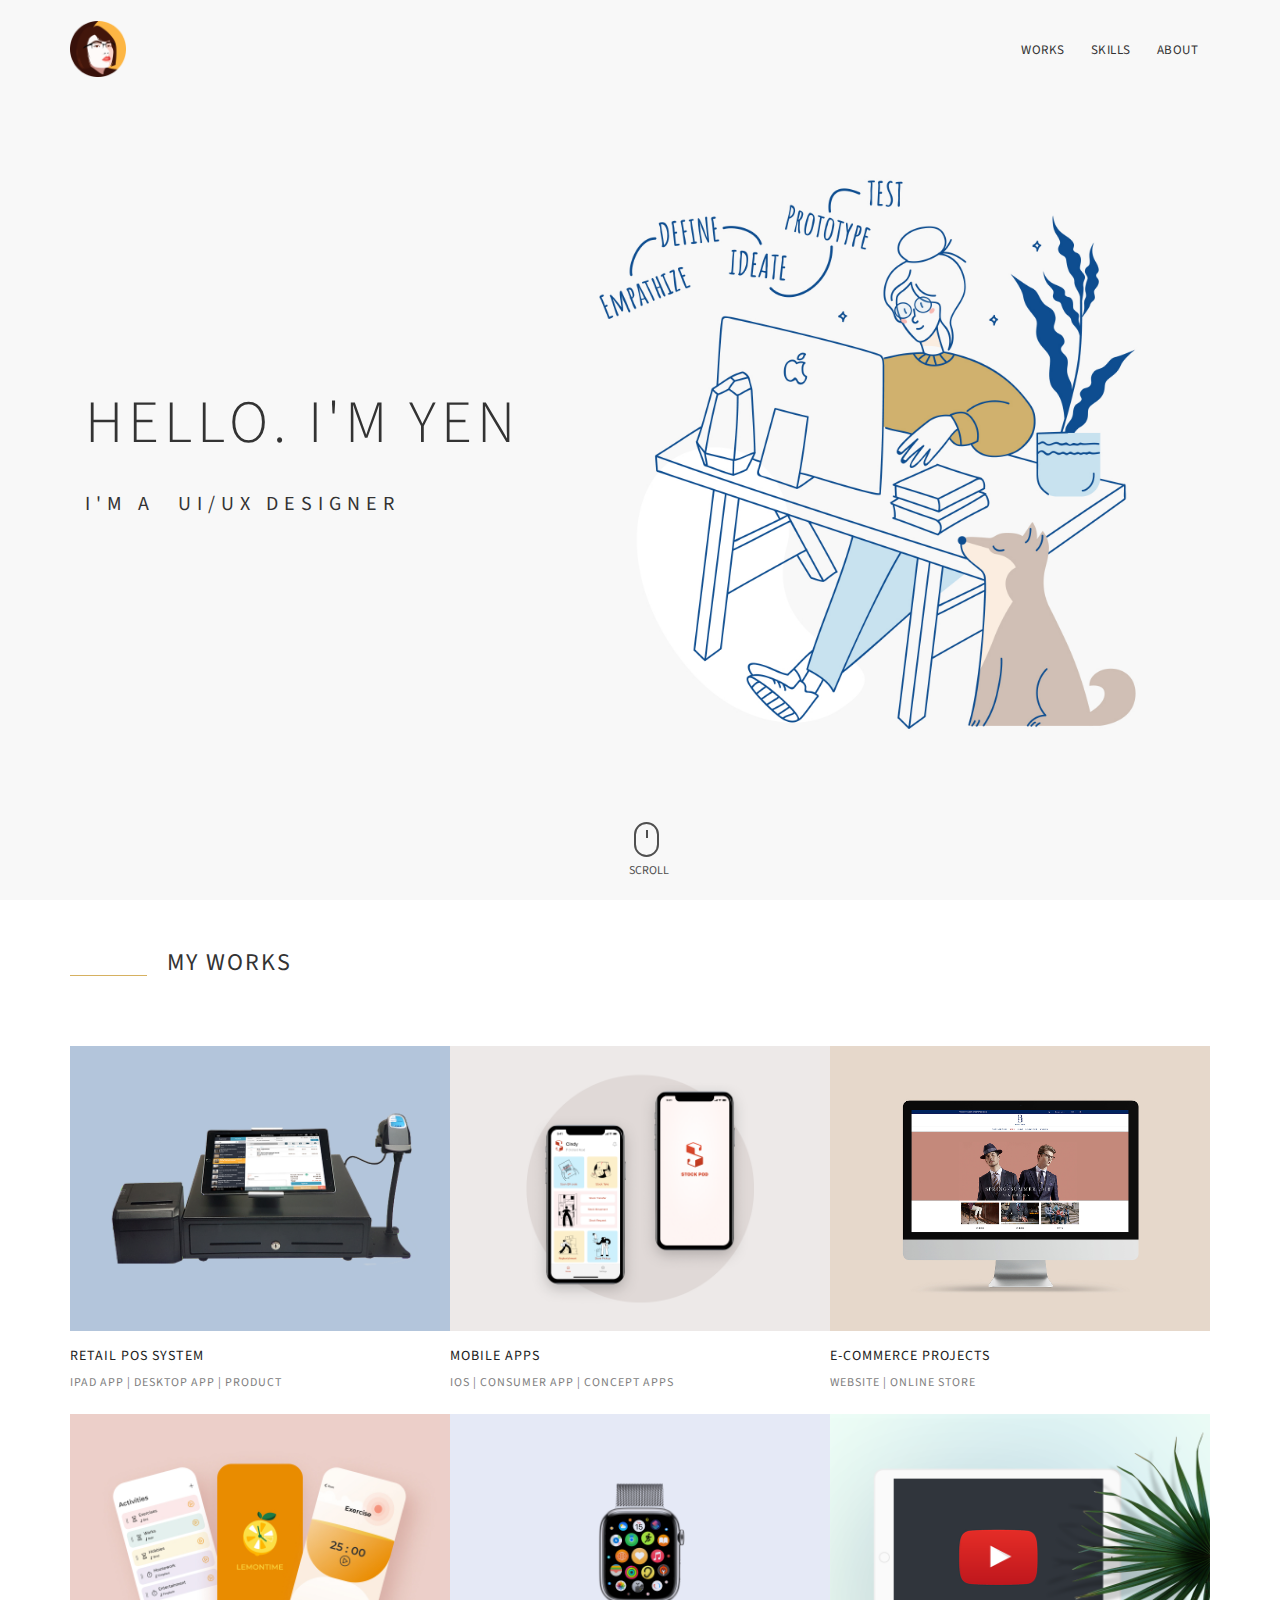
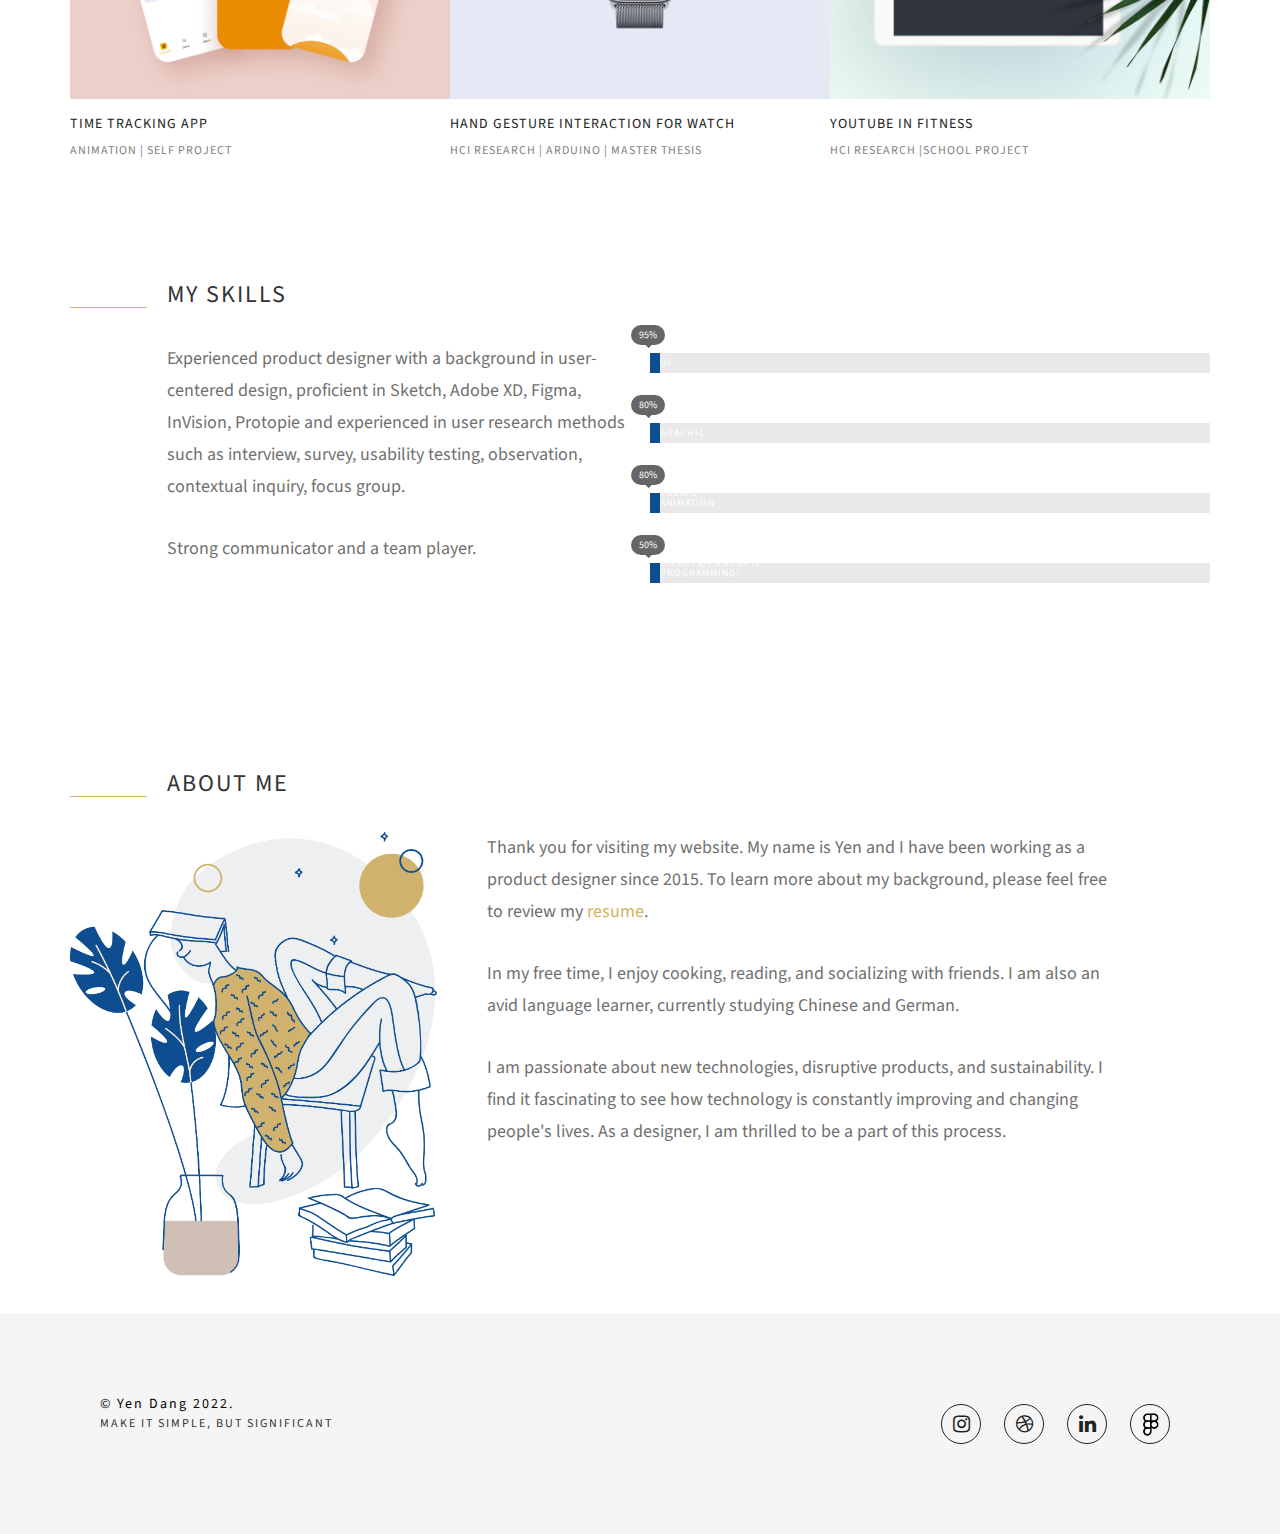
==== commit 6bf0cc16: "Update index.html" ====
--- a/index.html
+++ b/index.html
@@ -274,11 +274,9 @@
                         <div class="">
 
                             <p>
-                            Choosing the right tools can significantly advance the design and collaboration process, so I often experiment and learn new software, which is popular in the community. I used to use Photoshop, Sketch, Adobe XD for my daily design task. However, Figma is now my favorite tool for visualizing my idea and creating the user interface.
+                            Experienced product designer with a background in user-centered design, proficient in Sketch, Adobe XD, Figma, InVision, Protopie and experienced in user research methods such as interview, survey, usability testing, observation, contextual inquiry, focus group.
                             </p>
-                            <p>
-                              Besides, I am also familiar with many research toolkits such as interviews, questionnaires, focus groups, etc.
-                            </p>
+                            <p>Strong communicator and a team player.</p>
 
                         </div>
 
@@ -333,15 +331,12 @@
                         </div>
                         <div class="col-md-7">
                             <div style="padding-left: 30px">
-                                <p>Thank you for visiting my site. I am Yen, and I have been a product designer since 2015. To know more about my background, you can check my resume <a href="https://www.dropbox.com/s/7htqlwddbsz3rmd/resume_2022.pdf?dl=0">here</a> .
-
+                                <p>Thank you for visiting my website. My name is Yen and I have been working as a product designer since 2015. To learn more about my background, please feel free to review my <a href="https://www.dropbox.com/s/7htqlwddbsz3rmd/resume_2022.pdf?dl=0">resume</a>.
                                 </p>
-                                <p>I like cooking, reading, and going out with friends in my free time. Currently, I am learning Chinese and German. Since I love testing new apps, I hope, in the future, I can use apps in either English, Chinese or German. By the way, my mother tongue is Vietnamese. </p>
+                                <p>In my free time, I enjoy cooking, reading, and socializing with friends. I am also an avid language learner, currently studying Chinese and German.</p>
                                 <p>
-                                I am also interested in new technology, disruptive product, and sustainability. It's fascinating to see how technology has changed people's lives in such a short period of time. As a designer, I'm truly happy to contribute to this process. </p>
-                                <p>If you have any interesting project that I can help, don't hesitate to <a href="https://www.linkedin.com/in/yendang-designer/">contact me</a>. </p>
-                                <!-- <p>“The more you watch users carefully and listen to them articulate their intentions, motivations, and thought processes, the more you realize that their individual reactions to Web pages are based on so many variables that attempts to describe users in terms of one-dimensional likes and dislikes are futile and counter-productive. Good design, on the other hand, takes this complexity into account.” <br>
-                                  ― Steve Krug, Don't Make Me Think: A Common Sense Approach to Web Usability</p> -->
+                                I am passionate about new technologies, disruptive products, and sustainability. I find it fascinating to see how technology is constantly improving and changing people's lives. As a designer, I am thrilled to be a part of this process. </p>
+                              
                             </div>
                         </div>
                     </div>
--- a/assets/css/style.css
+++ b/assets/css/style.css
@@ -182,14 +182,14 @@
 
 p {
     margin: 0 0 30px;
-    color: #7e7e7e;
-    line-height: 30px;
-    font-size: medium;
+    color: #707070;
+    line-height: 32px;
+    font-size: large;
 }
 ul, li {
     color: #7e7e7e;
-    line-height: 25px;
-    font-size: medium;
+    line-height: 28px;
+    font-size: large;
 }
 
 hr {
